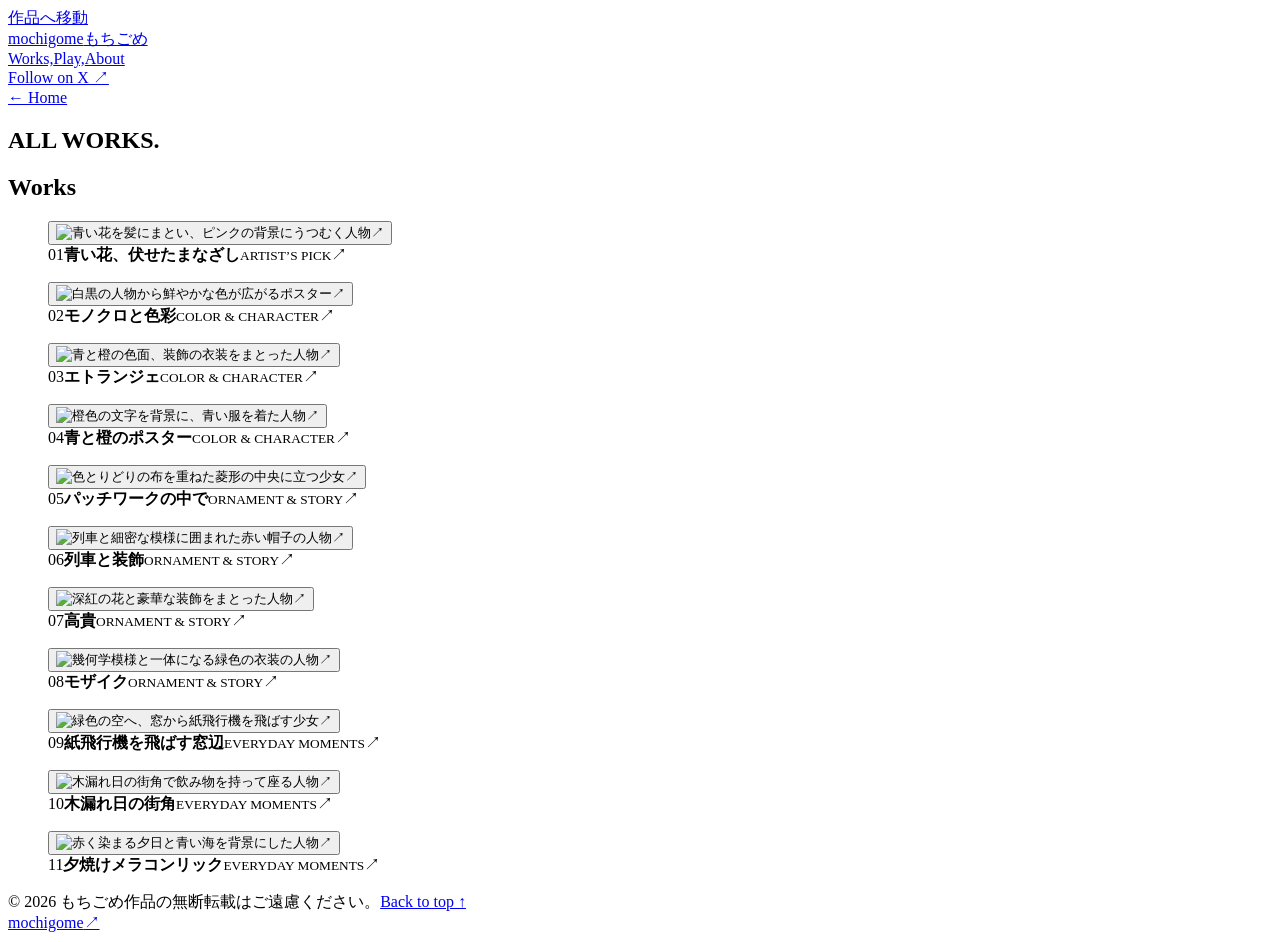
==== works/index.html @ c5fef79a "Publish Mochigome artist portfolio" ====
<!doctype html><html lang="ja"><head><meta charset="UTF-8"><meta name="viewport" content="width=device-width,initial-scale=1"><title>すべての作品 | もちごめ</title><meta name="description" content="もちごめのイラストレーション。鮮やかな色に、甘くない表情を。"><link rel="icon" href="/portfolio/favicon.svg">  <script type="module" crossorigin src="/portfolio/assets/index-CirfaHj1.js"></script>
  <link rel="stylesheet" crossorigin href="/portfolio/assets/index-Zeqx3QjS.css">
<link rel="canonical" href="https://mochigome329.github.io/portfolio/works/">
<meta property="og:type" content="website"><meta property="og:locale" content="ja_JP">
<meta property="og:site_name" content="もちごめ"><meta property="og:title" content="すべての作品 | もちごめ">
<meta property="og:description" content="色彩と、甘さだけでは終わらない表情。AIアーティスト・もちごめの作品集。"><meta property="og:url" content="https://mochigome329.github.io/portfolio/works/">
<meta property="og:image" content="https://mochigome329.github.io/portfolio/art/r062.webp"><meta name="twitter:card" content="summary_large_image">
<meta name="twitter:creator" content="@oIwaaakIo"><meta name="robots" content="index, follow"></head><body><div id="root"><link rel="preload" as="image" imageSrcSet="/portfolio/art/r062-small.webp 480w, /portfolio/art/r062.webp 928w" imageSizes="(max-width: 520px) 92vw, (max-width: 900px) 43vw, 27vw" fetchPriority="high"/><link rel="preload" as="image" imageSrcSet="/portfolio/art/r118-small.webp 480w, /portfolio/art/r118.webp 928w" imageSizes="(max-width: 520px) 92vw, (max-width: 900px) 43vw, 27vw" fetchPriority="high"/><link rel="preload" as="image" imageSrcSet="/portfolio/art/r002-small.webp 480w, /portfolio/art/r002.webp 928w" imageSizes="(max-width: 520px) 92vw, (max-width: 900px) 43vw, 27vw" fetchPriority="high"/><link rel="preload" as="image" imageSrcSet="/portfolio/art/r090-small.webp 480w, /portfolio/art/r090.webp 928w" imageSizes="(max-width: 520px) 92vw, (max-width: 900px) 43vw, 27vw" fetchPriority="high"/><a class="skip" href="#works">作品へ移動</a><header class="header"><a href="/portfolio/" class="wordmark">mochigome<span>もちごめ</span></a><nav aria-label="メインナビゲーション"><a href="/portfolio/works/" aria-current="page">Works,</a><a href="/portfolio/#projects">Play,</a><a href="/portfolio/#about">About</a></nav><a class="header-social" href="https://x.com/oIwaaakIo" target="_blank" rel="noreferrer">Follow on X ↗</a></header><main id="top"><section class="all-works-intro"><a href="/portfolio/" class="back-link">← Home</a><h1 id="hero-title">ALL WORKS.</h1></section><section class="archive section-grid full-archive" id="works" aria-labelledby="works-title"><div class="rail archive-rail"><h2 id="works-title">Works</h2></div><div class="archive-grid"><figure class="piece piece-0"><div class="piece-image"><button class="artwork" aria-label="青い花を髪にまとい、ピンクの背景にうつむく人物を拡大"><img src="/portfolio/art/r062.webp" alt="青い花を髪にまとい、ピンクの背景にうつむく人物" width="928" height="1232" srcSet="/portfolio/art/r062-small.webp 480w, /portfolio/art/r062.webp 928w" sizes="(max-width: 520px) 92vw, (max-width: 900px) 43vw, 27vw" loading="eager" fetchPriority="high"/><span class="image-open" aria-hidden="true">↗</span></button></div><figcaption><span class="piece-number">01</span><span><strong>青い花、伏せたまなざし</strong><small>ARTIST’S PICK</small></span><span class="piece-arrow" aria-hidden="true">↗</span></figcaption></figure><figure class="piece piece-1"><div class="piece-image"><button class="artwork" aria-label="白黒の人物から鮮やかな色が広がるポスターを拡大"><img src="/portfolio/art/r118.webp" alt="白黒の人物から鮮やかな色が広がるポスター" width="928" height="1232" srcSet="/portfolio/art/r118-small.webp 480w, /portfolio/art/r118.webp 928w" sizes="(max-width: 520px) 92vw, (max-width: 900px) 43vw, 27vw" loading="eager" fetchPriority="high"/><span class="image-open" aria-hidden="true">↗</span></button></div><figcaption><span class="piece-number">02</span><span><strong>モノクロと色彩</strong><small>COLOR &amp; CHARACTER</small></span><span class="piece-arrow" aria-hidden="true">↗</span></figcaption></figure><figure class="piece piece-2"><div class="piece-image"><button class="artwork" aria-label="エトランジェを拡大"><img src="/portfolio/art/r002.webp" alt="青と橙の色面、装飾の衣装をまとった人物" width="928" height="1232" srcSet="/portfolio/art/r002-small.webp 480w, /portfolio/art/r002.webp 928w" sizes="(max-width: 520px) 92vw, (max-width: 900px) 43vw, 27vw" loading="eager" fetchPriority="high"/><span class="image-open" aria-hidden="true">↗</span></button></div><figcaption><span class="piece-number">03</span><span><strong>エトランジェ</strong><small>COLOR &amp; CHARACTER</small></span><span class="piece-arrow" aria-hidden="true">↗</span></figcaption></figure><figure class="piece piece-3"><div class="piece-image"><button class="artwork" aria-label="橙色の文字を背景に、青い服を着た人物を拡大"><img src="/portfolio/art/r090.webp" alt="橙色の文字を背景に、青い服を着た人物" width="928" height="1232" srcSet="/portfolio/art/r090-small.webp 480w, /portfolio/art/r090.webp 928w" sizes="(max-width: 520px) 92vw, (max-width: 900px) 43vw, 27vw" loading="eager" fetchPriority="high"/><span class="image-open" aria-hidden="true">↗</span></button></div><figcaption><span class="piece-number">04</span><span><strong>青と橙のポスター</strong><small>COLOR &amp; CHARACTER</small></span><span class="piece-arrow" aria-hidden="true">↗</span></figcaption></figure><figure class="piece piece-4"><div class="piece-image"><button class="artwork" aria-label="色とりどりの布を重ねた菱形の中央に立つ少女を拡大"><img src="/portfolio/art/r112.webp" alt="色とりどりの布を重ねた菱形の中央に立つ少女" width="928" height="1232" srcSet="/portfolio/art/r112-small.webp 480w, /portfolio/art/r112.webp 928w" sizes="(max-width: 520px) 92vw, (max-width: 900px) 43vw, 27vw" loading="lazy" fetchPriority="auto"/><span class="image-open" aria-hidden="true">↗</span></button></div><figcaption><span class="piece-number">05</span><span><strong>パッチワークの中で</strong><small>ORNAMENT &amp; STORY</small></span><span class="piece-arrow" aria-hidden="true">↗</span></figcaption></figure><figure class="piece piece-5"><div class="piece-image"><button class="artwork" aria-label="列車と細密な模様に囲まれた赤い帽子の人物を拡大"><img src="/portfolio/art/r019.webp" alt="列車と細密な模様に囲まれた赤い帽子の人物" width="928" height="1232" srcSet="/portfolio/art/r019-small.webp 480w, /portfolio/art/r019.webp 928w" sizes="(max-width: 520px) 92vw, (max-width: 900px) 43vw, 27vw" loading="lazy" fetchPriority="auto"/><span class="image-open" aria-hidden="true">↗</span></button></div><figcaption><span class="piece-number">06</span><span><strong>列車と装飾</strong><small>ORNAMENT &amp; STORY</small></span><span class="piece-arrow" aria-hidden="true">↗</span></figcaption></figure><figure class="piece piece-6"><div class="piece-image"><button class="artwork" aria-label="高貴を拡大"><img src="/portfolio/art/r065.webp" alt="深紅の花と豪華な装飾をまとった人物" width="928" height="1232" srcSet="/portfolio/art/r065-small.webp 480w, /portfolio/art/r065.webp 928w" sizes="(max-width: 520px) 92vw, (max-width: 900px) 43vw, 27vw" loading="lazy" fetchPriority="auto"/><span class="image-open" aria-hidden="true">↗</span></button></div><figcaption><span class="piece-number">07</span><span><strong>高貴</strong><small>ORNAMENT &amp; STORY</small></span><span class="piece-arrow" aria-hidden="true">↗</span></figcaption></figure><figure class="piece piece-7"><div class="piece-image"><button class="artwork" aria-label="モザイクを拡大"><img src="/portfolio/art/r025.webp" alt="幾何学模様と一体になる緑色の衣装の人物" width="928" height="1232" srcSet="/portfolio/art/r025-small.webp 480w, /portfolio/art/r025.webp 928w" sizes="(max-width: 520px) 92vw, (max-width: 900px) 43vw, 27vw" loading="lazy" fetchPriority="auto"/><span class="image-open" aria-hidden="true">↗</span></button></div><figcaption><span class="piece-number">08</span><span><strong>モザイク</strong><small>ORNAMENT &amp; STORY</small></span><span class="piece-arrow" aria-hidden="true">↗</span></figcaption></figure><figure class="piece piece-8"><div class="piece-image"><button class="artwork" aria-label="緑色の空へ、窓から紙飛行機を飛ばす少女を拡大"><img src="/portfolio/art/r033.webp" alt="緑色の空へ、窓から紙飛行機を飛ばす少女" width="928" height="1232" srcSet="/portfolio/art/r033-small.webp 480w, /portfolio/art/r033.webp 928w" sizes="(max-width: 520px) 92vw, (max-width: 900px) 43vw, 27vw" loading="lazy" fetchPriority="auto"/><span class="image-open" aria-hidden="true">↗</span></button></div><figcaption><span class="piece-number">09</span><span><strong>紙飛行機を飛ばす窓辺</strong><small>EVERYDAY MOMENTS</small></span><span class="piece-arrow" aria-hidden="true">↗</span></figcaption></figure><figure class="piece piece-9"><div class="piece-image"><button class="artwork" aria-label="木漏れ日の街角で飲み物を持って座る人物を拡大"><img src="/portfolio/art/r071.webp" alt="木漏れ日の街角で飲み物を持って座る人物" width="928" height="1232" srcSet="/portfolio/art/r071-small.webp 480w, /portfolio/art/r071.webp 928w" sizes="(max-width: 520px) 92vw, (max-width: 900px) 43vw, 27vw" loading="lazy" fetchPriority="auto"/><span class="image-open" aria-hidden="true">↗</span></button></div><figcaption><span class="piece-number">10</span><span><strong>木漏れ日の街角</strong><small>EVERYDAY MOMENTS</small></span><span class="piece-arrow" aria-hidden="true">↗</span></figcaption></figure><figure class="piece piece-10"><div class="piece-image"><button class="artwork" aria-label="夕焼けメラコンリックを拡大"><img src="/portfolio/art/r139.webp" alt="赤く染まる夕日と青い海を背景にした人物" width="1024" height="1024" srcSet="/portfolio/art/r139-small.webp 480w, /portfolio/art/r139.webp 1024w" sizes="(max-width: 520px) 92vw, (max-width: 900px) 43vw, 27vw" loading="lazy" fetchPriority="auto"/><span class="image-open" aria-hidden="true">↗</span></button></div><figcaption><span class="piece-number">11</span><span><strong>夕焼けメラコンリック</strong><small>EVERYDAY MOMENTS</small></span><span class="piece-arrow" aria-hidden="true">↗</span></figcaption></figure></div><div class="archive-action"></div></section></main><footer><div class="footer-top"><span>© 2026 もちごめ</span><span>作品の無断転載はご遠慮ください。</span><a href="#top">Back to top ↑</a></div><a class="footer-wordmark" href="https://x.com/oIwaaakIo" target="_blank" rel="noreferrer" aria-label="もちごめのXへ">mochigome<span>↗</span></a></footer></div></body></html>
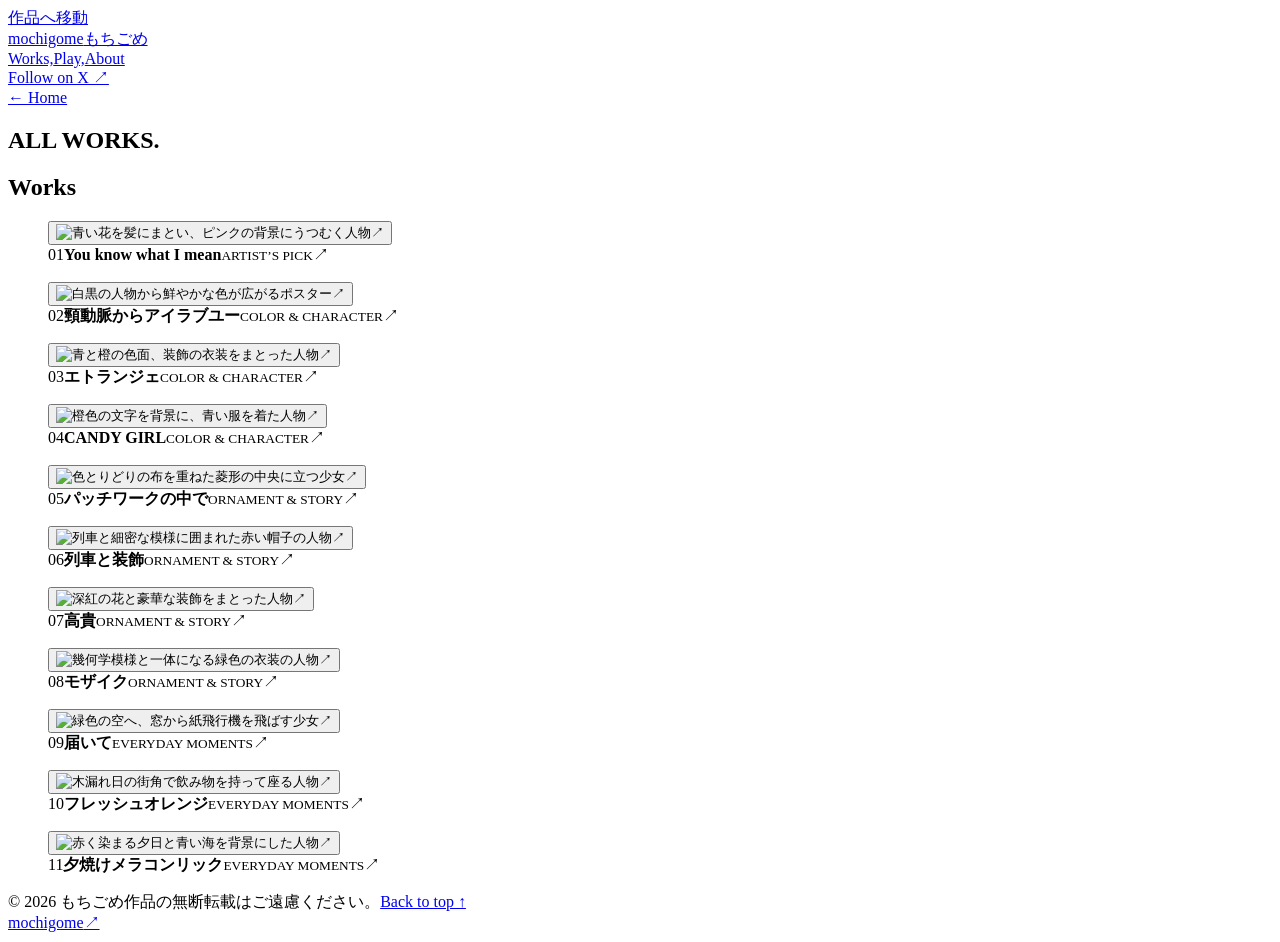
==== commit e1685e72: "Update portfolio publication" ====
--- a/works/index.html
+++ b/works/index.html
@@ -1,8 +1,8 @@
-<!doctype html><html lang="ja"><head><meta charset="UTF-8"><meta name="viewport" content="width=device-width,initial-scale=1"><title>すべての作品 | もちごめ</title><meta name="description" content="もちごめのイラストレーション。鮮やかな色に、甘くない表情を。"><link rel="icon" href="/portfolio/favicon.svg">  <script type="module" crossorigin src="/portfolio/assets/index-CirfaHj1.js"></script>
+<!doctype html><html lang="ja"><head><meta charset="UTF-8"><meta name="viewport" content="width=device-width,initial-scale=1"><title>すべての作品 | もちごめ</title><meta name="description" content="もちごめのイラストレーション。鮮やかな色に、甘くない表情を。"><link rel="icon" href="/portfolio/favicon.svg">  <script type="module" crossorigin src="/portfolio/assets/index-BKM-yjOw.js"></script>
   <link rel="stylesheet" crossorigin href="/portfolio/assets/index-Zeqx3QjS.css">
 <link rel="canonical" href="https://mochigome329.github.io/portfolio/works/">
 <meta property="og:type" content="website"><meta property="og:locale" content="ja_JP">
 <meta property="og:site_name" content="もちごめ"><meta property="og:title" content="すべての作品 | もちごめ">
 <meta property="og:description" content="色彩と、甘さだけでは終わらない表情。AIアーティスト・もちごめの作品集。"><meta property="og:url" content="https://mochigome329.github.io/portfolio/works/">
 <meta property="og:image" content="https://mochigome329.github.io/portfolio/art/r062.webp"><meta name="twitter:card" content="summary_large_image">
-<meta name="twitter:creator" content="@oIwaaakIo"><meta name="robots" content="index, follow"></head><body><div id="root"><link rel="preload" as="image" imageSrcSet="/portfolio/art/r062-small.webp 480w, /portfolio/art/r062.webp 928w" imageSizes="(max-width: 520px) 92vw, (max-width: 900px) 43vw, 27vw" fetchPriority="high"/><link rel="preload" as="image" imageSrcSet="/portfolio/art/r118-small.webp 480w, /portfolio/art/r118.webp 928w" imageSizes="(max-width: 520px) 92vw, (max-width: 900px) 43vw, 27vw" fetchPriority="high"/><link rel="preload" as="image" imageSrcSet="/portfolio/art/r002-small.webp 480w, /portfolio/art/r002.webp 928w" imageSizes="(max-width: 520px) 92vw, (max-width: 900px) 43vw, 27vw" fetchPriority="high"/><link rel="preload" as="image" imageSrcSet="/portfolio/art/r090-small.webp 480w, /portfolio/art/r090.webp 928w" imageSizes="(max-width: 520px) 92vw, (max-width: 900px) 43vw, 27vw" fetchPriority="high"/><a class="skip" href="#works">作品へ移動</a><header class="header"><a href="/portfolio/" class="wordmark">mochigome<span>もちごめ</span></a><nav aria-label="メインナビゲーション"><a href="/portfolio/works/" aria-current="page">Works,</a><a href="/portfolio/#projects">Play,</a><a href="/portfolio/#about">About</a></nav><a class="header-social" href="https://x.com/oIwaaakIo" target="_blank" rel="noreferrer">Follow on X ↗</a></header><main id="top"><section class="all-works-intro"><a href="/portfolio/" class="back-link">← Home</a><h1 id="hero-title">ALL WORKS.</h1></section><section class="archive section-grid full-archive" id="works" aria-labelledby="works-title"><div class="rail archive-rail"><h2 id="works-title">Works</h2></div><div class="archive-grid"><figure class="piece piece-0"><div class="piece-image"><button class="artwork" aria-label="青い花を髪にまとい、ピンクの背景にうつむく人物を拡大"><img src="/portfolio/art/r062.webp" alt="青い花を髪にまとい、ピンクの背景にうつむく人物" width="928" height="1232" srcSet="/portfolio/art/r062-small.webp 480w, /portfolio/art/r062.webp 928w" sizes="(max-width: 520px) 92vw, (max-width: 900px) 43vw, 27vw" loading="eager" fetchPriority="high"/><span class="image-open" aria-hidden="true">↗</span></button></div><figcaption><span class="piece-number">01</span><span><strong>青い花、伏せたまなざし</strong><small>ARTIST’S PICK</small></span><span class="piece-arrow" aria-hidden="true">↗</span></figcaption></figure><figure class="piece piece-1"><div class="piece-image"><button class="artwork" aria-label="白黒の人物から鮮やかな色が広がるポスターを拡大"><img src="/portfolio/art/r118.webp" alt="白黒の人物から鮮やかな色が広がるポスター" width="928" height="1232" srcSet="/portfolio/art/r118-small.webp 480w, /portfolio/art/r118.webp 928w" sizes="(max-width: 520px) 92vw, (max-width: 900px) 43vw, 27vw" loading="eager" fetchPriority="high"/><span class="image-open" aria-hidden="true">↗</span></button></div><figcaption><span class="piece-number">02</span><span><strong>モノクロと色彩</strong><small>COLOR &amp; CHARACTER</small></span><span class="piece-arrow" aria-hidden="true">↗</span></figcaption></figure><figure class="piece piece-2"><div class="piece-image"><button class="artwork" aria-label="エトランジェを拡大"><img src="/portfolio/art/r002.webp" alt="青と橙の色面、装飾の衣装をまとった人物" width="928" height="1232" srcSet="/portfolio/art/r002-small.webp 480w, /portfolio/art/r002.webp 928w" sizes="(max-width: 520px) 92vw, (max-width: 900px) 43vw, 27vw" loading="eager" fetchPriority="high"/><span class="image-open" aria-hidden="true">↗</span></button></div><figcaption><span class="piece-number">03</span><span><strong>エトランジェ</strong><small>COLOR &amp; CHARACTER</small></span><span class="piece-arrow" aria-hidden="true">↗</span></figcaption></figure><figure class="piece piece-3"><div class="piece-image"><button class="artwork" aria-label="橙色の文字を背景に、青い服を着た人物を拡大"><img src="/portfolio/art/r090.webp" alt="橙色の文字を背景に、青い服を着た人物" width="928" height="1232" srcSet="/portfolio/art/r090-small.webp 480w, /portfolio/art/r090.webp 928w" sizes="(max-width: 520px) 92vw, (max-width: 900px) 43vw, 27vw" loading="eager" fetchPriority="high"/><span class="image-open" aria-hidden="true">↗</span></button></div><figcaption><span class="piece-number">04</span><span><strong>青と橙のポスター</strong><small>COLOR &amp; CHARACTER</small></span><span class="piece-arrow" aria-hidden="true">↗</span></figcaption></figure><figure class="piece piece-4"><div class="piece-image"><button class="artwork" aria-label="色とりどりの布を重ねた菱形の中央に立つ少女を拡大"><img src="/portfolio/art/r112.webp" alt="色とりどりの布を重ねた菱形の中央に立つ少女" width="928" height="1232" srcSet="/portfolio/art/r112-small.webp 480w, /portfolio/art/r112.webp 928w" sizes="(max-width: 520px) 92vw, (max-width: 900px) 43vw, 27vw" loading="lazy" fetchPriority="auto"/><span class="image-open" aria-hidden="true">↗</span></button></div><figcaption><span class="piece-number">05</span><span><strong>パッチワークの中で</strong><small>ORNAMENT &amp; STORY</small></span><span class="piece-arrow" aria-hidden="true">↗</span></figcaption></figure><figure class="piece piece-5"><div class="piece-image"><button class="artwork" aria-label="列車と細密な模様に囲まれた赤い帽子の人物を拡大"><img src="/portfolio/art/r019.webp" alt="列車と細密な模様に囲まれた赤い帽子の人物" width="928" height="1232" srcSet="/portfolio/art/r019-small.webp 480w, /portfolio/art/r019.webp 928w" sizes="(max-width: 520px) 92vw, (max-width: 900px) 43vw, 27vw" loading="lazy" fetchPriority="auto"/><span class="image-open" aria-hidden="true">↗</span></button></div><figcaption><span class="piece-number">06</span><span><strong>列車と装飾</strong><small>ORNAMENT &amp; STORY</small></span><span class="piece-arrow" aria-hidden="true">↗</span></figcaption></figure><figure class="piece piece-6"><div class="piece-image"><button class="artwork" aria-label="高貴を拡大"><img src="/portfolio/art/r065.webp" alt="深紅の花と豪華な装飾をまとった人物" width="928" height="1232" srcSet="/portfolio/art/r065-small.webp 480w, /portfolio/art/r065.webp 928w" sizes="(max-width: 520px) 92vw, (max-width: 900px) 43vw, 27vw" loading="lazy" fetchPriority="auto"/><span class="image-open" aria-hidden="true">↗</span></button></div><figcaption><span class="piece-number">07</span><span><strong>高貴</strong><small>ORNAMENT &amp; STORY</small></span><span class="piece-arrow" aria-hidden="true">↗</span></figcaption></figure><figure class="piece piece-7"><div class="piece-image"><button class="artwork" aria-label="モザイクを拡大"><img src="/portfolio/art/r025.webp" alt="幾何学模様と一体になる緑色の衣装の人物" width="928" height="1232" srcSet="/portfolio/art/r025-small.webp 480w, /portfolio/art/r025.webp 928w" sizes="(max-width: 520px) 92vw, (max-width: 900px) 43vw, 27vw" loading="lazy" fetchPriority="auto"/><span class="image-open" aria-hidden="true">↗</span></button></div><figcaption><span class="piece-number">08</span><span><strong>モザイク</strong><small>ORNAMENT &amp; STORY</small></span><span class="piece-arrow" aria-hidden="true">↗</span></figcaption></figure><figure class="piece piece-8"><div class="piece-image"><button class="artwork" aria-label="緑色の空へ、窓から紙飛行機を飛ばす少女を拡大"><img src="/portfolio/art/r033.webp" alt="緑色の空へ、窓から紙飛行機を飛ばす少女" width="928" height="1232" srcSet="/portfolio/art/r033-small.webp 480w, /portfolio/art/r033.webp 928w" sizes="(max-width: 520px) 92vw, (max-width: 900px) 43vw, 27vw" loading="lazy" fetchPriority="auto"/><span class="image-open" aria-hidden="true">↗</span></button></div><figcaption><span class="piece-number">09</span><span><strong>紙飛行機を飛ばす窓辺</strong><small>EVERYDAY MOMENTS</small></span><span class="piece-arrow" aria-hidden="true">↗</span></figcaption></figure><figure class="piece piece-9"><div class="piece-image"><button class="artwork" aria-label="木漏れ日の街角で飲み物を持って座る人物を拡大"><img src="/portfolio/art/r071.webp" alt="木漏れ日の街角で飲み物を持って座る人物" width="928" height="1232" srcSet="/portfolio/art/r071-small.webp 480w, /portfolio/art/r071.webp 928w" sizes="(max-width: 520px) 92vw, (max-width: 900px) 43vw, 27vw" loading="lazy" fetchPriority="auto"/><span class="image-open" aria-hidden="true">↗</span></button></div><figcaption><span class="piece-number">10</span><span><strong>木漏れ日の街角</strong><small>EVERYDAY MOMENTS</small></span><span class="piece-arrow" aria-hidden="true">↗</span></figcaption></figure><figure class="piece piece-10"><div class="piece-image"><button class="artwork" aria-label="夕焼けメラコンリックを拡大"><img src="/portfolio/art/r139.webp" alt="赤く染まる夕日と青い海を背景にした人物" width="1024" height="1024" srcSet="/portfolio/art/r139-small.webp 480w, /portfolio/art/r139.webp 1024w" sizes="(max-width: 520px) 92vw, (max-width: 900px) 43vw, 27vw" loading="lazy" fetchPriority="auto"/><span class="image-open" aria-hidden="true">↗</span></button></div><figcaption><span class="piece-number">11</span><span><strong>夕焼けメラコンリック</strong><small>EVERYDAY MOMENTS</small></span><span class="piece-arrow" aria-hidden="true">↗</span></figcaption></figure></div><div class="archive-action"></div></section></main><footer><div class="footer-top"><span>© 2026 もちごめ</span><span>作品の無断転載はご遠慮ください。</span><a href="#top">Back to top ↑</a></div><a class="footer-wordmark" href="https://x.com/oIwaaakIo" target="_blank" rel="noreferrer" aria-label="もちごめのXへ">mochigome<span>↗</span></a></footer></div></body></html>+<meta name="twitter:creator" content="@oIwaaakIo"><meta name="robots" content="index, follow"></head><body><div id="root"><link rel="preload" as="image" imageSrcSet="/portfolio/art/r062-small.webp 480w, /portfolio/art/r062.webp 928w" imageSizes="(max-width: 520px) 92vw, (max-width: 900px) 43vw, 27vw" fetchPriority="high"/><link rel="preload" as="image" imageSrcSet="/portfolio/art/r118-small.webp 480w, /portfolio/art/r118.webp 928w" imageSizes="(max-width: 520px) 92vw, (max-width: 900px) 43vw, 27vw" fetchPriority="high"/><link rel="preload" as="image" imageSrcSet="/portfolio/art/r002-small.webp 480w, /portfolio/art/r002.webp 928w" imageSizes="(max-width: 520px) 92vw, (max-width: 900px) 43vw, 27vw" fetchPriority="high"/><link rel="preload" as="image" imageSrcSet="/portfolio/art/r090-small.webp 480w, /portfolio/art/r090.webp 928w" imageSizes="(max-width: 520px) 92vw, (max-width: 900px) 43vw, 27vw" fetchPriority="high"/><a class="skip" href="#works">作品へ移動</a><header class="header"><a href="/portfolio/" class="wordmark">mochigome<span>もちごめ</span></a><nav aria-label="メインナビゲーション"><a href="/portfolio/works/" aria-current="page">Works,</a><a href="/portfolio/#projects">Play,</a><a href="/portfolio/#about">About</a></nav><a class="header-social" href="https://x.com/oIwaaakIo" target="_blank" rel="noreferrer">Follow on X ↗</a></header><main id="top"><section class="all-works-intro"><a href="/portfolio/" class="back-link">← Home</a><h1 id="hero-title">ALL WORKS.</h1></section><section class="archive section-grid full-archive" id="works" aria-labelledby="works-title"><div class="rail archive-rail"><h2 id="works-title">Works</h2></div><div class="archive-grid"><figure class="piece piece-0"><div class="piece-image"><button class="artwork" aria-label="You know what I meanを拡大"><img src="/portfolio/art/r062.webp" alt="青い花を髪にまとい、ピンクの背景にうつむく人物" width="928" height="1232" srcSet="/portfolio/art/r062-small.webp 480w, /portfolio/art/r062.webp 928w" sizes="(max-width: 520px) 92vw, (max-width: 900px) 43vw, 27vw" loading="eager" fetchPriority="high"/><span class="image-open" aria-hidden="true">↗</span></button></div><figcaption><span class="piece-number">01</span><span><strong>You know what I mean</strong><small>ARTIST’S PICK</small></span><span class="piece-arrow" aria-hidden="true">↗</span></figcaption></figure><figure class="piece piece-1"><div class="piece-image"><button class="artwork" aria-label="頸動脈からアイラブユーを拡大"><img src="/portfolio/art/r118.webp" alt="白黒の人物から鮮やかな色が広がるポスター" width="928" height="1232" srcSet="/portfolio/art/r118-small.webp 480w, /portfolio/art/r118.webp 928w" sizes="(max-width: 520px) 92vw, (max-width: 900px) 43vw, 27vw" loading="eager" fetchPriority="high"/><span class="image-open" aria-hidden="true">↗</span></button></div><figcaption><span class="piece-number">02</span><span><strong>頸動脈からアイラブユー</strong><small>COLOR &amp; CHARACTER</small></span><span class="piece-arrow" aria-hidden="true">↗</span></figcaption></figure><figure class="piece piece-2"><div class="piece-image"><button class="artwork" aria-label="エトランジェを拡大"><img src="/portfolio/art/r002.webp" alt="青と橙の色面、装飾の衣装をまとった人物" width="928" height="1232" srcSet="/portfolio/art/r002-small.webp 480w, /portfolio/art/r002.webp 928w" sizes="(max-width: 520px) 92vw, (max-width: 900px) 43vw, 27vw" loading="eager" fetchPriority="high"/><span class="image-open" aria-hidden="true">↗</span></button></div><figcaption><span class="piece-number">03</span><span><strong>エトランジェ</strong><small>COLOR &amp; CHARACTER</small></span><span class="piece-arrow" aria-hidden="true">↗</span></figcaption></figure><figure class="piece piece-3"><div class="piece-image"><button class="artwork" aria-label="CANDY GIRLを拡大"><img src="/portfolio/art/r090.webp" alt="橙色の文字を背景に、青い服を着た人物" width="928" height="1232" srcSet="/portfolio/art/r090-small.webp 480w, /portfolio/art/r090.webp 928w" sizes="(max-width: 520px) 92vw, (max-width: 900px) 43vw, 27vw" loading="eager" fetchPriority="high"/><span class="image-open" aria-hidden="true">↗</span></button></div><figcaption><span class="piece-number">04</span><span><strong>CANDY GIRL</strong><small>COLOR &amp; CHARACTER</small></span><span class="piece-arrow" aria-hidden="true">↗</span></figcaption></figure><figure class="piece piece-4"><div class="piece-image"><button class="artwork" aria-label="色とりどりの布を重ねた菱形の中央に立つ少女を拡大"><img src="/portfolio/art/r112.webp" alt="色とりどりの布を重ねた菱形の中央に立つ少女" width="928" height="1232" srcSet="/portfolio/art/r112-small.webp 480w, /portfolio/art/r112.webp 928w" sizes="(max-width: 520px) 92vw, (max-width: 900px) 43vw, 27vw" loading="lazy" fetchPriority="auto"/><span class="image-open" aria-hidden="true">↗</span></button></div><figcaption><span class="piece-number">05</span><span><strong>パッチワークの中で</strong><small>ORNAMENT &amp; STORY</small></span><span class="piece-arrow" aria-hidden="true">↗</span></figcaption></figure><figure class="piece piece-5"><div class="piece-image"><button class="artwork" aria-label="列車と細密な模様に囲まれた赤い帽子の人物を拡大"><img src="/portfolio/art/r019.webp" alt="列車と細密な模様に囲まれた赤い帽子の人物" width="928" height="1232" srcSet="/portfolio/art/r019-small.webp 480w, /portfolio/art/r019.webp 928w" sizes="(max-width: 520px) 92vw, (max-width: 900px) 43vw, 27vw" loading="lazy" fetchPriority="auto"/><span class="image-open" aria-hidden="true">↗</span></button></div><figcaption><span class="piece-number">06</span><span><strong>列車と装飾</strong><small>ORNAMENT &amp; STORY</small></span><span class="piece-arrow" aria-hidden="true">↗</span></figcaption></figure><figure class="piece piece-6"><div class="piece-image"><button class="artwork" aria-label="高貴を拡大"><img src="/portfolio/art/r065.webp" alt="深紅の花と豪華な装飾をまとった人物" width="928" height="1232" srcSet="/portfolio/art/r065-small.webp 480w, /portfolio/art/r065.webp 928w" sizes="(max-width: 520px) 92vw, (max-width: 900px) 43vw, 27vw" loading="lazy" fetchPriority="auto"/><span class="image-open" aria-hidden="true">↗</span></button></div><figcaption><span class="piece-number">07</span><span><strong>高貴</strong><small>ORNAMENT &amp; STORY</small></span><span class="piece-arrow" aria-hidden="true">↗</span></figcaption></figure><figure class="piece piece-7"><div class="piece-image"><button class="artwork" aria-label="モザイクを拡大"><img src="/portfolio/art/r025.webp" alt="幾何学模様と一体になる緑色の衣装の人物" width="928" height="1232" srcSet="/portfolio/art/r025-small.webp 480w, /portfolio/art/r025.webp 928w" sizes="(max-width: 520px) 92vw, (max-width: 900px) 43vw, 27vw" loading="lazy" fetchPriority="auto"/><span class="image-open" aria-hidden="true">↗</span></button></div><figcaption><span class="piece-number">08</span><span><strong>モザイク</strong><small>ORNAMENT &amp; STORY</small></span><span class="piece-arrow" aria-hidden="true">↗</span></figcaption></figure><figure class="piece piece-8"><div class="piece-image"><button class="artwork" aria-label="届いてを拡大"><img src="/portfolio/art/r033.webp" alt="緑色の空へ、窓から紙飛行機を飛ばす少女" width="928" height="1232" srcSet="/portfolio/art/r033-small.webp 480w, /portfolio/art/r033.webp 928w" sizes="(max-width: 520px) 92vw, (max-width: 900px) 43vw, 27vw" loading="lazy" fetchPriority="auto"/><span class="image-open" aria-hidden="true">↗</span></button></div><figcaption><span class="piece-number">09</span><span><strong>届いて</strong><small>EVERYDAY MOMENTS</small></span><span class="piece-arrow" aria-hidden="true">↗</span></figcaption></figure><figure class="piece piece-9"><div class="piece-image"><button class="artwork" aria-label="フレッシュオレンジを拡大"><img src="/portfolio/art/r071.webp" alt="木漏れ日の街角で飲み物を持って座る人物" width="928" height="1232" srcSet="/portfolio/art/r071-small.webp 480w, /portfolio/art/r071.webp 928w" sizes="(max-width: 520px) 92vw, (max-width: 900px) 43vw, 27vw" loading="lazy" fetchPriority="auto"/><span class="image-open" aria-hidden="true">↗</span></button></div><figcaption><span class="piece-number">10</span><span><strong>フレッシュオレンジ</strong><small>EVERYDAY MOMENTS</small></span><span class="piece-arrow" aria-hidden="true">↗</span></figcaption></figure><figure class="piece piece-10"><div class="piece-image"><button class="artwork" aria-label="夕焼けメラコンリックを拡大"><img src="/portfolio/art/r139.webp" alt="赤く染まる夕日と青い海を背景にした人物" width="1024" height="1024" srcSet="/portfolio/art/r139-small.webp 480w, /portfolio/art/r139.webp 1024w" sizes="(max-width: 520px) 92vw, (max-width: 900px) 43vw, 27vw" loading="lazy" fetchPriority="auto"/><span class="image-open" aria-hidden="true">↗</span></button></div><figcaption><span class="piece-number">11</span><span><strong>夕焼けメラコンリック</strong><small>EVERYDAY MOMENTS</small></span><span class="piece-arrow" aria-hidden="true">↗</span></figcaption></figure></div><div class="archive-action"></div></section></main><footer><div class="footer-top"><span>© 2026 もちごめ</span><span>作品の無断転載はご遠慮ください。</span><a href="#top">Back to top ↑</a></div><a class="footer-wordmark" href="https://x.com/oIwaaakIo" target="_blank" rel="noreferrer" aria-label="もちごめのXへ">mochigome<span>↗</span></a></footer></div></body></html>
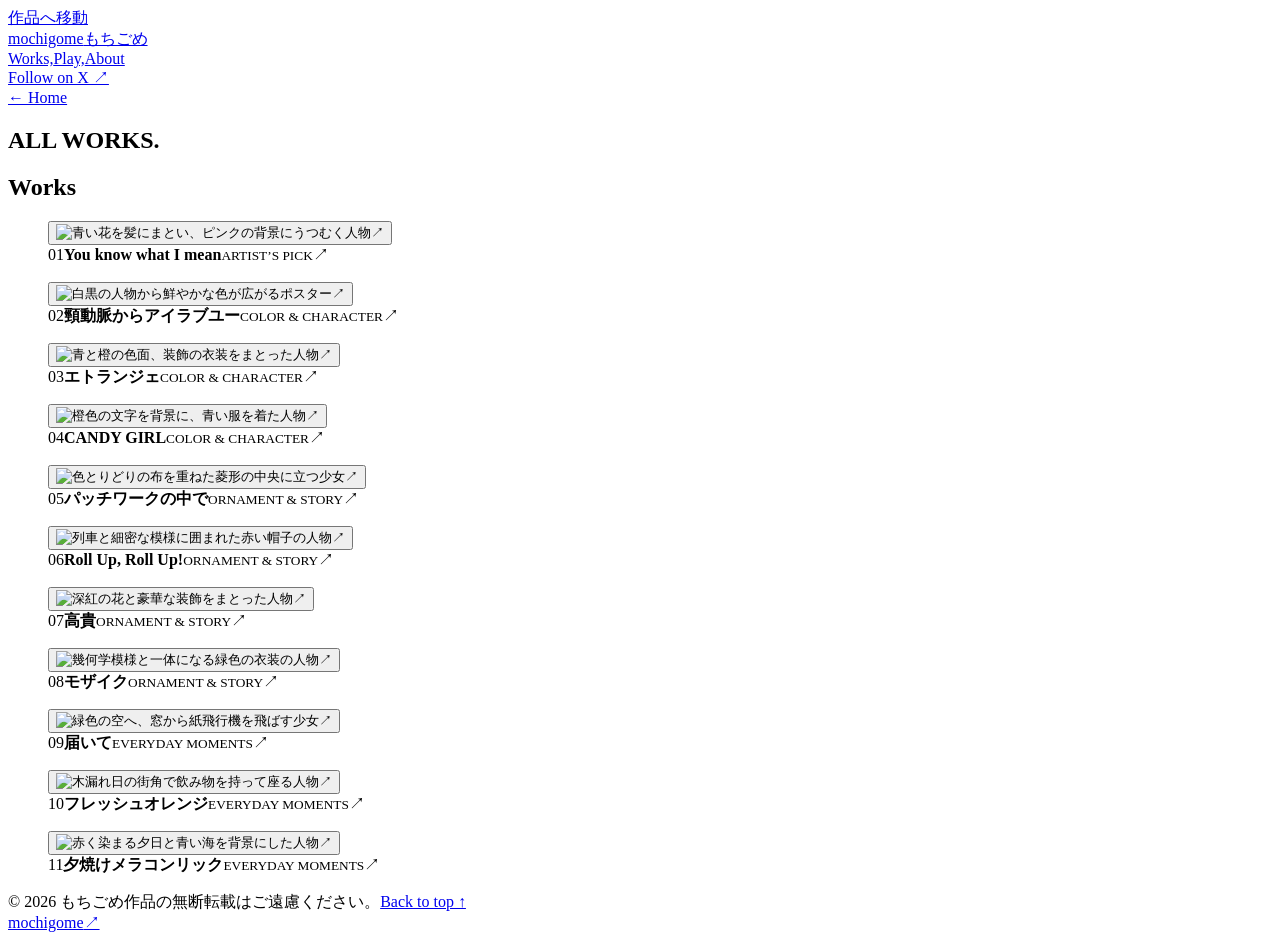
==== commit a9d5f92e: "Update portfolio publication" ====
--- a/works/index.html
+++ b/works/index.html
@@ -1,8 +1,8 @@
-<!doctype html><html lang="ja"><head><meta charset="UTF-8"><meta name="viewport" content="width=device-width,initial-scale=1"><title>すべての作品 | もちごめ</title><meta name="description" content="もちごめのイラストレーション。鮮やかな色に、甘くない表情を。"><link rel="icon" href="/portfolio/favicon.svg">  <script type="module" crossorigin src="/portfolio/assets/index-BKM-yjOw.js"></script>
+<!doctype html><html lang="ja"><head><meta charset="UTF-8"><meta name="viewport" content="width=device-width,initial-scale=1"><title>すべての作品 | もちごめ</title><meta name="description" content="もちごめのイラストレーション。鮮やかな色に、甘くない表情を。"><link rel="icon" href="/portfolio/favicon.svg">  <script type="module" crossorigin src="/portfolio/assets/index-DYI2HZIm.js"></script>
   <link rel="stylesheet" crossorigin href="/portfolio/assets/index-Zeqx3QjS.css">
 <link rel="canonical" href="https://mochigome329.github.io/portfolio/works/">
 <meta property="og:type" content="website"><meta property="og:locale" content="ja_JP">
 <meta property="og:site_name" content="もちごめ"><meta property="og:title" content="すべての作品 | もちごめ">
 <meta property="og:description" content="色彩と、甘さだけでは終わらない表情。AIアーティスト・もちごめの作品集。"><meta property="og:url" content="https://mochigome329.github.io/portfolio/works/">
 <meta property="og:image" content="https://mochigome329.github.io/portfolio/art/r062.webp"><meta name="twitter:card" content="summary_large_image">
-<meta name="twitter:creator" content="@oIwaaakIo"><meta name="robots" content="index, follow"></head><body><div id="root"><link rel="preload" as="image" imageSrcSet="/portfolio/art/r062-small.webp 480w, /portfolio/art/r062.webp 928w" imageSizes="(max-width: 520px) 92vw, (max-width: 900px) 43vw, 27vw" fetchPriority="high"/><link rel="preload" as="image" imageSrcSet="/portfolio/art/r118-small.webp 480w, /portfolio/art/r118.webp 928w" imageSizes="(max-width: 520px) 92vw, (max-width: 900px) 43vw, 27vw" fetchPriority="high"/><link rel="preload" as="image" imageSrcSet="/portfolio/art/r002-small.webp 480w, /portfolio/art/r002.webp 928w" imageSizes="(max-width: 520px) 92vw, (max-width: 900px) 43vw, 27vw" fetchPriority="high"/><link rel="preload" as="image" imageSrcSet="/portfolio/art/r090-small.webp 480w, /portfolio/art/r090.webp 928w" imageSizes="(max-width: 520px) 92vw, (max-width: 900px) 43vw, 27vw" fetchPriority="high"/><a class="skip" href="#works">作品へ移動</a><header class="header"><a href="/portfolio/" class="wordmark">mochigome<span>もちごめ</span></a><nav aria-label="メインナビゲーション"><a href="/portfolio/works/" aria-current="page">Works,</a><a href="/portfolio/#projects">Play,</a><a href="/portfolio/#about">About</a></nav><a class="header-social" href="https://x.com/oIwaaakIo" target="_blank" rel="noreferrer">Follow on X ↗</a></header><main id="top"><section class="all-works-intro"><a href="/portfolio/" class="back-link">← Home</a><h1 id="hero-title">ALL WORKS.</h1></section><section class="archive section-grid full-archive" id="works" aria-labelledby="works-title"><div class="rail archive-rail"><h2 id="works-title">Works</h2></div><div class="archive-grid"><figure class="piece piece-0"><div class="piece-image"><button class="artwork" aria-label="You know what I meanを拡大"><img src="/portfolio/art/r062.webp" alt="青い花を髪にまとい、ピンクの背景にうつむく人物" width="928" height="1232" srcSet="/portfolio/art/r062-small.webp 480w, /portfolio/art/r062.webp 928w" sizes="(max-width: 520px) 92vw, (max-width: 900px) 43vw, 27vw" loading="eager" fetchPriority="high"/><span class="image-open" aria-hidden="true">↗</span></button></div><figcaption><span class="piece-number">01</span><span><strong>You know what I mean</strong><small>ARTIST’S PICK</small></span><span class="piece-arrow" aria-hidden="true">↗</span></figcaption></figure><figure class="piece piece-1"><div class="piece-image"><button class="artwork" aria-label="頸動脈からアイラブユーを拡大"><img src="/portfolio/art/r118.webp" alt="白黒の人物から鮮やかな色が広がるポスター" width="928" height="1232" srcSet="/portfolio/art/r118-small.webp 480w, /portfolio/art/r118.webp 928w" sizes="(max-width: 520px) 92vw, (max-width: 900px) 43vw, 27vw" loading="eager" fetchPriority="high"/><span class="image-open" aria-hidden="true">↗</span></button></div><figcaption><span class="piece-number">02</span><span><strong>頸動脈からアイラブユー</strong><small>COLOR &amp; CHARACTER</small></span><span class="piece-arrow" aria-hidden="true">↗</span></figcaption></figure><figure class="piece piece-2"><div class="piece-image"><button class="artwork" aria-label="エトランジェを拡大"><img src="/portfolio/art/r002.webp" alt="青と橙の色面、装飾の衣装をまとった人物" width="928" height="1232" srcSet="/portfolio/art/r002-small.webp 480w, /portfolio/art/r002.webp 928w" sizes="(max-width: 520px) 92vw, (max-width: 900px) 43vw, 27vw" loading="eager" fetchPriority="high"/><span class="image-open" aria-hidden="true">↗</span></button></div><figcaption><span class="piece-number">03</span><span><strong>エトランジェ</strong><small>COLOR &amp; CHARACTER</small></span><span class="piece-arrow" aria-hidden="true">↗</span></figcaption></figure><figure class="piece piece-3"><div class="piece-image"><button class="artwork" aria-label="CANDY GIRLを拡大"><img src="/portfolio/art/r090.webp" alt="橙色の文字を背景に、青い服を着た人物" width="928" height="1232" srcSet="/portfolio/art/r090-small.webp 480w, /portfolio/art/r090.webp 928w" sizes="(max-width: 520px) 92vw, (max-width: 900px) 43vw, 27vw" loading="eager" fetchPriority="high"/><span class="image-open" aria-hidden="true">↗</span></button></div><figcaption><span class="piece-number">04</span><span><strong>CANDY GIRL</strong><small>COLOR &amp; CHARACTER</small></span><span class="piece-arrow" aria-hidden="true">↗</span></figcaption></figure><figure class="piece piece-4"><div class="piece-image"><button class="artwork" aria-label="色とりどりの布を重ねた菱形の中央に立つ少女を拡大"><img src="/portfolio/art/r112.webp" alt="色とりどりの布を重ねた菱形の中央に立つ少女" width="928" height="1232" srcSet="/portfolio/art/r112-small.webp 480w, /portfolio/art/r112.webp 928w" sizes="(max-width: 520px) 92vw, (max-width: 900px) 43vw, 27vw" loading="lazy" fetchPriority="auto"/><span class="image-open" aria-hidden="true">↗</span></button></div><figcaption><span class="piece-number">05</span><span><strong>パッチワークの中で</strong><small>ORNAMENT &amp; STORY</small></span><span class="piece-arrow" aria-hidden="true">↗</span></figcaption></figure><figure class="piece piece-5"><div class="piece-image"><button class="artwork" aria-label="列車と細密な模様に囲まれた赤い帽子の人物を拡大"><img src="/portfolio/art/r019.webp" alt="列車と細密な模様に囲まれた赤い帽子の人物" width="928" height="1232" srcSet="/portfolio/art/r019-small.webp 480w, /portfolio/art/r019.webp 928w" sizes="(max-width: 520px) 92vw, (max-width: 900px) 43vw, 27vw" loading="lazy" fetchPriority="auto"/><span class="image-open" aria-hidden="true">↗</span></button></div><figcaption><span class="piece-number">06</span><span><strong>列車と装飾</strong><small>ORNAMENT &amp; STORY</small></span><span class="piece-arrow" aria-hidden="true">↗</span></figcaption></figure><figure class="piece piece-6"><div class="piece-image"><button class="artwork" aria-label="高貴を拡大"><img src="/portfolio/art/r065.webp" alt="深紅の花と豪華な装飾をまとった人物" width="928" height="1232" srcSet="/portfolio/art/r065-small.webp 480w, /portfolio/art/r065.webp 928w" sizes="(max-width: 520px) 92vw, (max-width: 900px) 43vw, 27vw" loading="lazy" fetchPriority="auto"/><span class="image-open" aria-hidden="true">↗</span></button></div><figcaption><span class="piece-number">07</span><span><strong>高貴</strong><small>ORNAMENT &amp; STORY</small></span><span class="piece-arrow" aria-hidden="true">↗</span></figcaption></figure><figure class="piece piece-7"><div class="piece-image"><button class="artwork" aria-label="モザイクを拡大"><img src="/portfolio/art/r025.webp" alt="幾何学模様と一体になる緑色の衣装の人物" width="928" height="1232" srcSet="/portfolio/art/r025-small.webp 480w, /portfolio/art/r025.webp 928w" sizes="(max-width: 520px) 92vw, (max-width: 900px) 43vw, 27vw" loading="lazy" fetchPriority="auto"/><span class="image-open" aria-hidden="true">↗</span></button></div><figcaption><span class="piece-number">08</span><span><strong>モザイク</strong><small>ORNAMENT &amp; STORY</small></span><span class="piece-arrow" aria-hidden="true">↗</span></figcaption></figure><figure class="piece piece-8"><div class="piece-image"><button class="artwork" aria-label="届いてを拡大"><img src="/portfolio/art/r033.webp" alt="緑色の空へ、窓から紙飛行機を飛ばす少女" width="928" height="1232" srcSet="/portfolio/art/r033-small.webp 480w, /portfolio/art/r033.webp 928w" sizes="(max-width: 520px) 92vw, (max-width: 900px) 43vw, 27vw" loading="lazy" fetchPriority="auto"/><span class="image-open" aria-hidden="true">↗</span></button></div><figcaption><span class="piece-number">09</span><span><strong>届いて</strong><small>EVERYDAY MOMENTS</small></span><span class="piece-arrow" aria-hidden="true">↗</span></figcaption></figure><figure class="piece piece-9"><div class="piece-image"><button class="artwork" aria-label="フレッシュオレンジを拡大"><img src="/portfolio/art/r071.webp" alt="木漏れ日の街角で飲み物を持って座る人物" width="928" height="1232" srcSet="/portfolio/art/r071-small.webp 480w, /portfolio/art/r071.webp 928w" sizes="(max-width: 520px) 92vw, (max-width: 900px) 43vw, 27vw" loading="lazy" fetchPriority="auto"/><span class="image-open" aria-hidden="true">↗</span></button></div><figcaption><span class="piece-number">10</span><span><strong>フレッシュオレンジ</strong><small>EVERYDAY MOMENTS</small></span><span class="piece-arrow" aria-hidden="true">↗</span></figcaption></figure><figure class="piece piece-10"><div class="piece-image"><button class="artwork" aria-label="夕焼けメラコンリックを拡大"><img src="/portfolio/art/r139.webp" alt="赤く染まる夕日と青い海を背景にした人物" width="1024" height="1024" srcSet="/portfolio/art/r139-small.webp 480w, /portfolio/art/r139.webp 1024w" sizes="(max-width: 520px) 92vw, (max-width: 900px) 43vw, 27vw" loading="lazy" fetchPriority="auto"/><span class="image-open" aria-hidden="true">↗</span></button></div><figcaption><span class="piece-number">11</span><span><strong>夕焼けメラコンリック</strong><small>EVERYDAY MOMENTS</small></span><span class="piece-arrow" aria-hidden="true">↗</span></figcaption></figure></div><div class="archive-action"></div></section></main><footer><div class="footer-top"><span>© 2026 もちごめ</span><span>作品の無断転載はご遠慮ください。</span><a href="#top">Back to top ↑</a></div><a class="footer-wordmark" href="https://x.com/oIwaaakIo" target="_blank" rel="noreferrer" aria-label="もちごめのXへ">mochigome<span>↗</span></a></footer></div></body></html>+<meta name="twitter:creator" content="@oIwaaakIo"><meta name="robots" content="index, follow"></head><body><div id="root"><link rel="preload" as="image" imageSrcSet="/portfolio/art/r062-small.webp 480w, /portfolio/art/r062.webp 928w" imageSizes="(max-width: 520px) 92vw, (max-width: 900px) 43vw, 27vw" fetchPriority="high"/><link rel="preload" as="image" imageSrcSet="/portfolio/art/r118-small.webp 480w, /portfolio/art/r118.webp 928w" imageSizes="(max-width: 520px) 92vw, (max-width: 900px) 43vw, 27vw" fetchPriority="high"/><link rel="preload" as="image" imageSrcSet="/portfolio/art/r002-small.webp 480w, /portfolio/art/r002.webp 928w" imageSizes="(max-width: 520px) 92vw, (max-width: 900px) 43vw, 27vw" fetchPriority="high"/><link rel="preload" as="image" imageSrcSet="/portfolio/art/r090-small.webp 480w, /portfolio/art/r090.webp 928w" imageSizes="(max-width: 520px) 92vw, (max-width: 900px) 43vw, 27vw" fetchPriority="high"/><a class="skip" href="#works">作品へ移動</a><header class="header"><a href="/portfolio/" class="wordmark">mochigome<span>もちごめ</span></a><nav aria-label="メインナビゲーション"><a href="/portfolio/works/" aria-current="page">Works,</a><a href="/portfolio/#projects">Play,</a><a href="/portfolio/#about">About</a></nav><a class="header-social" href="https://x.com/oIwaaakIo" target="_blank" rel="noreferrer">Follow on X ↗</a></header><main id="top"><section class="all-works-intro"><a href="/portfolio/" class="back-link">← Home</a><h1 id="hero-title">ALL WORKS.</h1></section><section class="archive section-grid full-archive" id="works" aria-labelledby="works-title"><div class="rail archive-rail"><h2 id="works-title">Works</h2></div><div class="archive-grid"><figure class="piece piece-0"><div class="piece-image"><button class="artwork" aria-label="You know what I meanを拡大"><img src="/portfolio/art/r062.webp" alt="青い花を髪にまとい、ピンクの背景にうつむく人物" width="928" height="1232" srcSet="/portfolio/art/r062-small.webp 480w, /portfolio/art/r062.webp 928w" sizes="(max-width: 520px) 92vw, (max-width: 900px) 43vw, 27vw" loading="eager" fetchPriority="high"/><span class="image-open" aria-hidden="true">↗</span></button></div><figcaption><span class="piece-number">01</span><span><strong>You know what I mean</strong><small>ARTIST’S PICK</small></span><span class="piece-arrow" aria-hidden="true">↗</span></figcaption></figure><figure class="piece piece-1"><div class="piece-image"><button class="artwork" aria-label="頸動脈からアイラブユーを拡大"><img src="/portfolio/art/r118.webp" alt="白黒の人物から鮮やかな色が広がるポスター" width="928" height="1232" srcSet="/portfolio/art/r118-small.webp 480w, /portfolio/art/r118.webp 928w" sizes="(max-width: 520px) 92vw, (max-width: 900px) 43vw, 27vw" loading="eager" fetchPriority="high"/><span class="image-open" aria-hidden="true">↗</span></button></div><figcaption><span class="piece-number">02</span><span><strong>頸動脈からアイラブユー</strong><small>COLOR &amp; CHARACTER</small></span><span class="piece-arrow" aria-hidden="true">↗</span></figcaption></figure><figure class="piece piece-2"><div class="piece-image"><button class="artwork" aria-label="エトランジェを拡大"><img src="/portfolio/art/r002.webp" alt="青と橙の色面、装飾の衣装をまとった人物" width="928" height="1232" srcSet="/portfolio/art/r002-small.webp 480w, /portfolio/art/r002.webp 928w" sizes="(max-width: 520px) 92vw, (max-width: 900px) 43vw, 27vw" loading="eager" fetchPriority="high"/><span class="image-open" aria-hidden="true">↗</span></button></div><figcaption><span class="piece-number">03</span><span><strong>エトランジェ</strong><small>COLOR &amp; CHARACTER</small></span><span class="piece-arrow" aria-hidden="true">↗</span></figcaption></figure><figure class="piece piece-3"><div class="piece-image"><button class="artwork" aria-label="CANDY GIRLを拡大"><img src="/portfolio/art/r090.webp" alt="橙色の文字を背景に、青い服を着た人物" width="928" height="1232" srcSet="/portfolio/art/r090-small.webp 480w, /portfolio/art/r090.webp 928w" sizes="(max-width: 520px) 92vw, (max-width: 900px) 43vw, 27vw" loading="eager" fetchPriority="high"/><span class="image-open" aria-hidden="true">↗</span></button></div><figcaption><span class="piece-number">04</span><span><strong>CANDY GIRL</strong><small>COLOR &amp; CHARACTER</small></span><span class="piece-arrow" aria-hidden="true">↗</span></figcaption></figure><figure class="piece piece-4"><div class="piece-image"><button class="artwork" aria-label="色とりどりの布を重ねた菱形の中央に立つ少女を拡大"><img src="/portfolio/art/r112.webp" alt="色とりどりの布を重ねた菱形の中央に立つ少女" width="928" height="1232" srcSet="/portfolio/art/r112-small.webp 480w, /portfolio/art/r112.webp 928w" sizes="(max-width: 520px) 92vw, (max-width: 900px) 43vw, 27vw" loading="lazy" fetchPriority="auto"/><span class="image-open" aria-hidden="true">↗</span></button></div><figcaption><span class="piece-number">05</span><span><strong>パッチワークの中で</strong><small>ORNAMENT &amp; STORY</small></span><span class="piece-arrow" aria-hidden="true">↗</span></figcaption></figure><figure class="piece piece-5"><div class="piece-image"><button class="artwork" aria-label="Roll Up, Roll Up!を拡大"><img src="/portfolio/art/r019.webp" alt="列車と細密な模様に囲まれた赤い帽子の人物" width="928" height="1232" srcSet="/portfolio/art/r019-small.webp 480w, /portfolio/art/r019.webp 928w" sizes="(max-width: 520px) 92vw, (max-width: 900px) 43vw, 27vw" loading="lazy" fetchPriority="auto"/><span class="image-open" aria-hidden="true">↗</span></button></div><figcaption><span class="piece-number">06</span><span><strong>Roll Up, Roll Up!</strong><small>ORNAMENT &amp; STORY</small></span><span class="piece-arrow" aria-hidden="true">↗</span></figcaption></figure><figure class="piece piece-6"><div class="piece-image"><button class="artwork" aria-label="高貴を拡大"><img src="/portfolio/art/r065.webp" alt="深紅の花と豪華な装飾をまとった人物" width="928" height="1232" srcSet="/portfolio/art/r065-small.webp 480w, /portfolio/art/r065.webp 928w" sizes="(max-width: 520px) 92vw, (max-width: 900px) 43vw, 27vw" loading="lazy" fetchPriority="auto"/><span class="image-open" aria-hidden="true">↗</span></button></div><figcaption><span class="piece-number">07</span><span><strong>高貴</strong><small>ORNAMENT &amp; STORY</small></span><span class="piece-arrow" aria-hidden="true">↗</span></figcaption></figure><figure class="piece piece-7"><div class="piece-image"><button class="artwork" aria-label="モザイクを拡大"><img src="/portfolio/art/r025.webp" alt="幾何学模様と一体になる緑色の衣装の人物" width="928" height="1232" srcSet="/portfolio/art/r025-small.webp 480w, /portfolio/art/r025.webp 928w" sizes="(max-width: 520px) 92vw, (max-width: 900px) 43vw, 27vw" loading="lazy" fetchPriority="auto"/><span class="image-open" aria-hidden="true">↗</span></button></div><figcaption><span class="piece-number">08</span><span><strong>モザイク</strong><small>ORNAMENT &amp; STORY</small></span><span class="piece-arrow" aria-hidden="true">↗</span></figcaption></figure><figure class="piece piece-8"><div class="piece-image"><button class="artwork" aria-label="届いてを拡大"><img src="/portfolio/art/r033.webp" alt="緑色の空へ、窓から紙飛行機を飛ばす少女" width="928" height="1232" srcSet="/portfolio/art/r033-small.webp 480w, /portfolio/art/r033.webp 928w" sizes="(max-width: 520px) 92vw, (max-width: 900px) 43vw, 27vw" loading="lazy" fetchPriority="auto"/><span class="image-open" aria-hidden="true">↗</span></button></div><figcaption><span class="piece-number">09</span><span><strong>届いて</strong><small>EVERYDAY MOMENTS</small></span><span class="piece-arrow" aria-hidden="true">↗</span></figcaption></figure><figure class="piece piece-9"><div class="piece-image"><button class="artwork" aria-label="フレッシュオレンジを拡大"><img src="/portfolio/art/r071.webp" alt="木漏れ日の街角で飲み物を持って座る人物" width="928" height="1232" srcSet="/portfolio/art/r071-small.webp 480w, /portfolio/art/r071.webp 928w" sizes="(max-width: 520px) 92vw, (max-width: 900px) 43vw, 27vw" loading="lazy" fetchPriority="auto"/><span class="image-open" aria-hidden="true">↗</span></button></div><figcaption><span class="piece-number">10</span><span><strong>フレッシュオレンジ</strong><small>EVERYDAY MOMENTS</small></span><span class="piece-arrow" aria-hidden="true">↗</span></figcaption></figure><figure class="piece piece-10"><div class="piece-image"><button class="artwork" aria-label="夕焼けメラコンリックを拡大"><img src="/portfolio/art/r139.webp" alt="赤く染まる夕日と青い海を背景にした人物" width="1024" height="1024" srcSet="/portfolio/art/r139-small.webp 480w, /portfolio/art/r139.webp 1024w" sizes="(max-width: 520px) 92vw, (max-width: 900px) 43vw, 27vw" loading="lazy" fetchPriority="auto"/><span class="image-open" aria-hidden="true">↗</span></button></div><figcaption><span class="piece-number">11</span><span><strong>夕焼けメラコンリック</strong><small>EVERYDAY MOMENTS</small></span><span class="piece-arrow" aria-hidden="true">↗</span></figcaption></figure></div><div class="archive-action"></div></section></main><footer><div class="footer-top"><span>© 2026 もちごめ</span><span>作品の無断転載はご遠慮ください。</span><a href="#top">Back to top ↑</a></div><a class="footer-wordmark" href="https://x.com/oIwaaakIo" target="_blank" rel="noreferrer" aria-label="もちごめのXへ">mochigome<span>↗</span></a></footer></div></body></html>
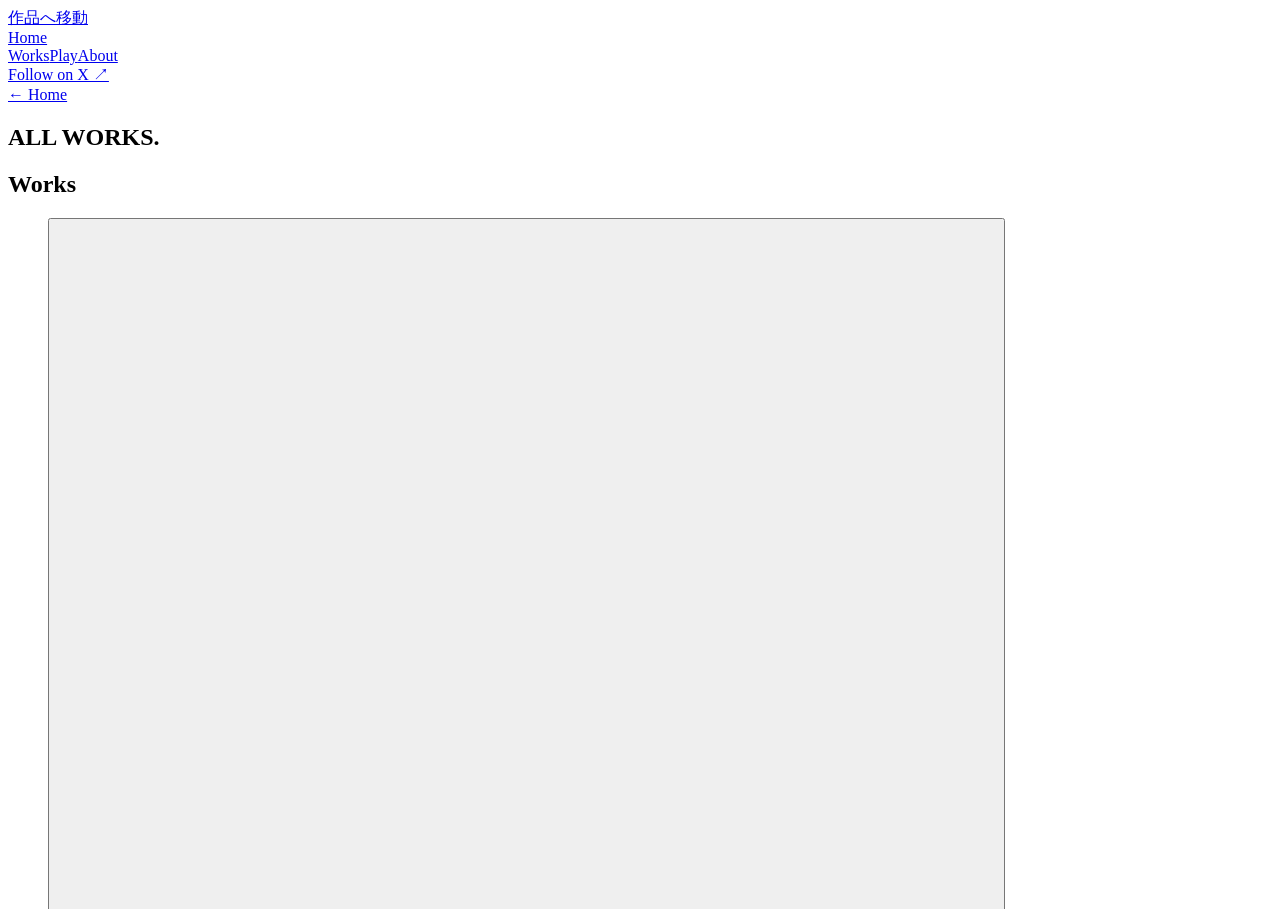
==== commit 331cc5e9: "Update portfolio publication" ====
--- a/works/index.html
+++ b/works/index.html
@@ -1,8 +1,8 @@
-<!doctype html><html lang="ja"><head><meta charset="UTF-8"><meta name="viewport" content="width=device-width,initial-scale=1"><title>すべての作品 | もちごめ</title><meta name="description" content="もちごめのイラストレーション。鮮やかな色に、甘くない表情を。"><link rel="icon" href="/portfolio/favicon.svg">  <script type="module" crossorigin src="/portfolio/assets/index-DYI2HZIm.js"></script>
-  <link rel="stylesheet" crossorigin href="/portfolio/assets/index-Zeqx3QjS.css">
+<!doctype html><html lang="ja"><head><meta charset="UTF-8"><meta name="viewport" content="width=device-width,initial-scale=1"><title>すべての作品 | もちごめ</title><meta name="description" content="もちごめのイラストレーション。鮮やかな色に、甘くない表情を。"><link rel="icon" href="/portfolio/favicon.svg">  <script type="module" crossorigin src="/portfolio/assets/index-BbsHywkx.js"></script>
+  <link rel="stylesheet" crossorigin href="/portfolio/assets/index-BXMnaXWH.css">
 <link rel="canonical" href="https://mochigome329.github.io/portfolio/works/">
 <meta property="og:type" content="website"><meta property="og:locale" content="ja_JP">
 <meta property="og:site_name" content="もちごめ"><meta property="og:title" content="すべての作品 | もちごめ">
 <meta property="og:description" content="色彩と、甘さだけでは終わらない表情。AIアーティスト・もちごめの作品集。"><meta property="og:url" content="https://mochigome329.github.io/portfolio/works/">
 <meta property="og:image" content="https://mochigome329.github.io/portfolio/art/r062.webp"><meta name="twitter:card" content="summary_large_image">
-<meta name="twitter:creator" content="@oIwaaakIo"><meta name="robots" content="index, follow"></head><body><div id="root"><link rel="preload" as="image" imageSrcSet="/portfolio/art/r062-small.webp 480w, /portfolio/art/r062.webp 928w" imageSizes="(max-width: 520px) 92vw, (max-width: 900px) 43vw, 27vw" fetchPriority="high"/><link rel="preload" as="image" imageSrcSet="/portfolio/art/r118-small.webp 480w, /portfolio/art/r118.webp 928w" imageSizes="(max-width: 520px) 92vw, (max-width: 900px) 43vw, 27vw" fetchPriority="high"/><link rel="preload" as="image" imageSrcSet="/portfolio/art/r002-small.webp 480w, /portfolio/art/r002.webp 928w" imageSizes="(max-width: 520px) 92vw, (max-width: 900px) 43vw, 27vw" fetchPriority="high"/><link rel="preload" as="image" imageSrcSet="/portfolio/art/r090-small.webp 480w, /portfolio/art/r090.webp 928w" imageSizes="(max-width: 520px) 92vw, (max-width: 900px) 43vw, 27vw" fetchPriority="high"/><a class="skip" href="#works">作品へ移動</a><header class="header"><a href="/portfolio/" class="wordmark">mochigome<span>もちごめ</span></a><nav aria-label="メインナビゲーション"><a href="/portfolio/works/" aria-current="page">Works,</a><a href="/portfolio/#projects">Play,</a><a href="/portfolio/#about">About</a></nav><a class="header-social" href="https://x.com/oIwaaakIo" target="_blank" rel="noreferrer">Follow on X ↗</a></header><main id="top"><section class="all-works-intro"><a href="/portfolio/" class="back-link">← Home</a><h1 id="hero-title">ALL WORKS.</h1></section><section class="archive section-grid full-archive" id="works" aria-labelledby="works-title"><div class="rail archive-rail"><h2 id="works-title">Works</h2></div><div class="archive-grid"><figure class="piece piece-0"><div class="piece-image"><button class="artwork" aria-label="You know what I meanを拡大"><img src="/portfolio/art/r062.webp" alt="青い花を髪にまとい、ピンクの背景にうつむく人物" width="928" height="1232" srcSet="/portfolio/art/r062-small.webp 480w, /portfolio/art/r062.webp 928w" sizes="(max-width: 520px) 92vw, (max-width: 900px) 43vw, 27vw" loading="eager" fetchPriority="high"/><span class="image-open" aria-hidden="true">↗</span></button></div><figcaption><span class="piece-number">01</span><span><strong>You know what I mean</strong><small>ARTIST’S PICK</small></span><span class="piece-arrow" aria-hidden="true">↗</span></figcaption></figure><figure class="piece piece-1"><div class="piece-image"><button class="artwork" aria-label="頸動脈からアイラブユーを拡大"><img src="/portfolio/art/r118.webp" alt="白黒の人物から鮮やかな色が広がるポスター" width="928" height="1232" srcSet="/portfolio/art/r118-small.webp 480w, /portfolio/art/r118.webp 928w" sizes="(max-width: 520px) 92vw, (max-width: 900px) 43vw, 27vw" loading="eager" fetchPriority="high"/><span class="image-open" aria-hidden="true">↗</span></button></div><figcaption><span class="piece-number">02</span><span><strong>頸動脈からアイラブユー</strong><small>COLOR &amp; CHARACTER</small></span><span class="piece-arrow" aria-hidden="true">↗</span></figcaption></figure><figure class="piece piece-2"><div class="piece-image"><button class="artwork" aria-label="エトランジェを拡大"><img src="/portfolio/art/r002.webp" alt="青と橙の色面、装飾の衣装をまとった人物" width="928" height="1232" srcSet="/portfolio/art/r002-small.webp 480w, /portfolio/art/r002.webp 928w" sizes="(max-width: 520px) 92vw, (max-width: 900px) 43vw, 27vw" loading="eager" fetchPriority="high"/><span class="image-open" aria-hidden="true">↗</span></button></div><figcaption><span class="piece-number">03</span><span><strong>エトランジェ</strong><small>COLOR &amp; CHARACTER</small></span><span class="piece-arrow" aria-hidden="true">↗</span></figcaption></figure><figure class="piece piece-3"><div class="piece-image"><button class="artwork" aria-label="CANDY GIRLを拡大"><img src="/portfolio/art/r090.webp" alt="橙色の文字を背景に、青い服を着た人物" width="928" height="1232" srcSet="/portfolio/art/r090-small.webp 480w, /portfolio/art/r090.webp 928w" sizes="(max-width: 520px) 92vw, (max-width: 900px) 43vw, 27vw" loading="eager" fetchPriority="high"/><span class="image-open" aria-hidden="true">↗</span></button></div><figcaption><span class="piece-number">04</span><span><strong>CANDY GIRL</strong><small>COLOR &amp; CHARACTER</small></span><span class="piece-arrow" aria-hidden="true">↗</span></figcaption></figure><figure class="piece piece-4"><div class="piece-image"><button class="artwork" aria-label="色とりどりの布を重ねた菱形の中央に立つ少女を拡大"><img src="/portfolio/art/r112.webp" alt="色とりどりの布を重ねた菱形の中央に立つ少女" width="928" height="1232" srcSet="/portfolio/art/r112-small.webp 480w, /portfolio/art/r112.webp 928w" sizes="(max-width: 520px) 92vw, (max-width: 900px) 43vw, 27vw" loading="lazy" fetchPriority="auto"/><span class="image-open" aria-hidden="true">↗</span></button></div><figcaption><span class="piece-number">05</span><span><strong>パッチワークの中で</strong><small>ORNAMENT &amp; STORY</small></span><span class="piece-arrow" aria-hidden="true">↗</span></figcaption></figure><figure class="piece piece-5"><div class="piece-image"><button class="artwork" aria-label="Roll Up, Roll Up!を拡大"><img src="/portfolio/art/r019.webp" alt="列車と細密な模様に囲まれた赤い帽子の人物" width="928" height="1232" srcSet="/portfolio/art/r019-small.webp 480w, /portfolio/art/r019.webp 928w" sizes="(max-width: 520px) 92vw, (max-width: 900px) 43vw, 27vw" loading="lazy" fetchPriority="auto"/><span class="image-open" aria-hidden="true">↗</span></button></div><figcaption><span class="piece-number">06</span><span><strong>Roll Up, Roll Up!</strong><small>ORNAMENT &amp; STORY</small></span><span class="piece-arrow" aria-hidden="true">↗</span></figcaption></figure><figure class="piece piece-6"><div class="piece-image"><button class="artwork" aria-label="高貴を拡大"><img src="/portfolio/art/r065.webp" alt="深紅の花と豪華な装飾をまとった人物" width="928" height="1232" srcSet="/portfolio/art/r065-small.webp 480w, /portfolio/art/r065.webp 928w" sizes="(max-width: 520px) 92vw, (max-width: 900px) 43vw, 27vw" loading="lazy" fetchPriority="auto"/><span class="image-open" aria-hidden="true">↗</span></button></div><figcaption><span class="piece-number">07</span><span><strong>高貴</strong><small>ORNAMENT &amp; STORY</small></span><span class="piece-arrow" aria-hidden="true">↗</span></figcaption></figure><figure class="piece piece-7"><div class="piece-image"><button class="artwork" aria-label="モザイクを拡大"><img src="/portfolio/art/r025.webp" alt="幾何学模様と一体になる緑色の衣装の人物" width="928" height="1232" srcSet="/portfolio/art/r025-small.webp 480w, /portfolio/art/r025.webp 928w" sizes="(max-width: 520px) 92vw, (max-width: 900px) 43vw, 27vw" loading="lazy" fetchPriority="auto"/><span class="image-open" aria-hidden="true">↗</span></button></div><figcaption><span class="piece-number">08</span><span><strong>モザイク</strong><small>ORNAMENT &amp; STORY</small></span><span class="piece-arrow" aria-hidden="true">↗</span></figcaption></figure><figure class="piece piece-8"><div class="piece-image"><button class="artwork" aria-label="届いてを拡大"><img src="/portfolio/art/r033.webp" alt="緑色の空へ、窓から紙飛行機を飛ばす少女" width="928" height="1232" srcSet="/portfolio/art/r033-small.webp 480w, /portfolio/art/r033.webp 928w" sizes="(max-width: 520px) 92vw, (max-width: 900px) 43vw, 27vw" loading="lazy" fetchPriority="auto"/><span class="image-open" aria-hidden="true">↗</span></button></div><figcaption><span class="piece-number">09</span><span><strong>届いて</strong><small>EVERYDAY MOMENTS</small></span><span class="piece-arrow" aria-hidden="true">↗</span></figcaption></figure><figure class="piece piece-9"><div class="piece-image"><button class="artwork" aria-label="フレッシュオレンジを拡大"><img src="/portfolio/art/r071.webp" alt="木漏れ日の街角で飲み物を持って座る人物" width="928" height="1232" srcSet="/portfolio/art/r071-small.webp 480w, /portfolio/art/r071.webp 928w" sizes="(max-width: 520px) 92vw, (max-width: 900px) 43vw, 27vw" loading="lazy" fetchPriority="auto"/><span class="image-open" aria-hidden="true">↗</span></button></div><figcaption><span class="piece-number">10</span><span><strong>フレッシュオレンジ</strong><small>EVERYDAY MOMENTS</small></span><span class="piece-arrow" aria-hidden="true">↗</span></figcaption></figure><figure class="piece piece-10"><div class="piece-image"><button class="artwork" aria-label="夕焼けメラコンリックを拡大"><img src="/portfolio/art/r139.webp" alt="赤く染まる夕日と青い海を背景にした人物" width="1024" height="1024" srcSet="/portfolio/art/r139-small.webp 480w, /portfolio/art/r139.webp 1024w" sizes="(max-width: 520px) 92vw, (max-width: 900px) 43vw, 27vw" loading="lazy" fetchPriority="auto"/><span class="image-open" aria-hidden="true">↗</span></button></div><figcaption><span class="piece-number">11</span><span><strong>夕焼けメラコンリック</strong><small>EVERYDAY MOMENTS</small></span><span class="piece-arrow" aria-hidden="true">↗</span></figcaption></figure></div><div class="archive-action"></div></section></main><footer><div class="footer-top"><span>© 2026 もちごめ</span><span>作品の無断転載はご遠慮ください。</span><a href="#top">Back to top ↑</a></div><a class="footer-wordmark" href="https://x.com/oIwaaakIo" target="_blank" rel="noreferrer" aria-label="もちごめのXへ">mochigome<span>↗</span></a></footer></div></body></html>+<meta name="twitter:creator" content="@oIwaaakIo"><meta name="robots" content="index, follow"></head><body><div id="root"><link rel="preload" as="image" imageSrcSet="/portfolio/art/r062-small.webp 480w, /portfolio/art/r062.webp 928w" imageSizes="(max-width: 520px) 92vw, 52vw" fetchPriority="high"/><link rel="preload" as="image" imageSrcSet="/portfolio/art/r118-small.webp 480w, /portfolio/art/r118.webp 928w" imageSizes="(max-width: 520px) 85vw, 50vw" fetchPriority="high"/><link rel="preload" as="image" imageSrcSet="/portfolio/art/r002-small.webp 480w, /portfolio/art/r002.webp 928w" imageSizes="(max-width: 520px) 85vw, 50vw" fetchPriority="high"/><link rel="preload" as="image" imageSrcSet="/portfolio/art/r090-small.webp 480w, /portfolio/art/r090.webp 928w" imageSizes="(max-width: 520px) 85vw, 50vw" fetchPriority="high"/><a class="skip" href="#works">作品へ移動</a><header class="header"><a href="/portfolio/" class="home-link" aria-label="ホームへ">Home</a><nav aria-label="メインナビゲーション"><a href="/portfolio/works/" aria-current="page">Works</a><a href="/portfolio/#projects">Play</a><a href="/portfolio/#about">About</a></nav><a class="header-social" href="https://x.com/oIwaaakIo" target="_blank" rel="noreferrer">Follow on X ↗</a></header><main id="top"><section class="all-works-intro"><a href="/portfolio/" class="back-link">← Home</a><h1 id="hero-title">ALL WORKS.</h1></section><section class="archive section-grid full-archive" id="works" aria-labelledby="works-title"><div class="rail archive-rail"><h2 id="works-title">Works</h2></div><div class="archive-grid"><figure class="piece piece-0"><div class="piece-image"><button class="artwork" aria-label="You know what I meanを拡大"><img src="/portfolio/art/r062.webp" alt="青い花を髪にまとい、ピンクの背景にうつむく人物" width="928" height="1232" srcSet="/portfolio/art/r062-small.webp 480w, /portfolio/art/r062.webp 928w" sizes="(max-width: 520px) 92vw, 52vw" loading="eager" fetchPriority="high"/><span class="image-open" aria-hidden="true">↗</span></button></div><figcaption><span class="piece-number">01</span><span><strong>You know what I mean</strong></span></figcaption></figure><figure class="piece piece-1"><div class="piece-image"><button class="artwork" aria-label="頸動脈からアイラブユーを拡大"><img src="/portfolio/art/r118.webp" alt="白黒の人物から鮮やかな色が広がるポスター" width="928" height="1232" srcSet="/portfolio/art/r118-small.webp 480w, /portfolio/art/r118.webp 928w" sizes="(max-width: 520px) 85vw, 50vw" loading="eager" fetchPriority="high"/><span class="image-open" aria-hidden="true">↗</span></button></div><figcaption><span class="piece-number">02</span><span><strong>頸動脈からアイラブユー</strong></span></figcaption></figure><figure class="piece piece-2"><div class="piece-image"><button class="artwork" aria-label="エトランジェを拡大"><img src="/portfolio/art/r002.webp" alt="青と橙の色面、装飾の衣装をまとった人物" width="928" height="1232" srcSet="/portfolio/art/r002-small.webp 480w, /portfolio/art/r002.webp 928w" sizes="(max-width: 520px) 85vw, 50vw" loading="eager" fetchPriority="high"/><span class="image-open" aria-hidden="true">↗</span></button></div><figcaption><span class="piece-number">03</span><span><strong>エトランジェ</strong></span></figcaption></figure><figure class="piece piece-3"><div class="piece-image"><button class="artwork" aria-label="CANDY GIRLを拡大"><img src="/portfolio/art/r090.webp" alt="橙色の文字を背景に、青い服を着た人物" width="928" height="1232" srcSet="/portfolio/art/r090-small.webp 480w, /portfolio/art/r090.webp 928w" sizes="(max-width: 520px) 85vw, 50vw" loading="eager" fetchPriority="high"/><span class="image-open" aria-hidden="true">↗</span></button></div><figcaption><span class="piece-number">04</span><span><strong>CANDY GIRL</strong></span></figcaption></figure><figure class="piece piece-4"><div class="piece-image"><button class="artwork" aria-label="色とりどりの布を重ねた菱形の中央に立つ少女を拡大"><img src="/portfolio/art/r112.webp" alt="色とりどりの布を重ねた菱形の中央に立つ少女" width="928" height="1232" srcSet="/portfolio/art/r112-small.webp 480w, /portfolio/art/r112.webp 928w" sizes="(max-width: 520px) 85vw, 50vw" loading="lazy" fetchPriority="auto"/><span class="image-open" aria-hidden="true">↗</span></button></div><figcaption><span class="piece-number">05</span><span><strong>パッチワークの中で</strong></span></figcaption></figure><figure class="piece piece-5"><div class="piece-image"><button class="artwork" aria-label="Roll Up, Roll Up!を拡大"><img src="/portfolio/art/r019.webp" alt="列車と細密な模様に囲まれた赤い帽子の人物" width="928" height="1232" srcSet="/portfolio/art/r019-small.webp 480w, /portfolio/art/r019.webp 928w" sizes="(max-width: 520px) 85vw, 50vw" loading="lazy" fetchPriority="auto"/><span class="image-open" aria-hidden="true">↗</span></button></div><figcaption><span class="piece-number">06</span><span><strong>Roll Up, Roll Up!</strong></span></figcaption></figure><figure class="piece piece-6"><div class="piece-image"><button class="artwork" aria-label="高貴を拡大"><img src="/portfolio/art/r065.webp" alt="深紅の花と豪華な装飾をまとった人物" width="928" height="1232" srcSet="/portfolio/art/r065-small.webp 480w, /portfolio/art/r065.webp 928w" sizes="(max-width: 520px) 85vw, 50vw" loading="lazy" fetchPriority="auto"/><span class="image-open" aria-hidden="true">↗</span></button></div><figcaption><span class="piece-number">07</span><span><strong>高貴</strong></span></figcaption></figure><figure class="piece piece-7"><div class="piece-image"><button class="artwork" aria-label="モザイクを拡大"><img src="/portfolio/art/r025.webp" alt="幾何学模様と一体になる緑色の衣装の人物" width="928" height="1232" srcSet="/portfolio/art/r025-small.webp 480w, /portfolio/art/r025.webp 928w" sizes="(max-width: 520px) 85vw, 50vw" loading="lazy" fetchPriority="auto"/><span class="image-open" aria-hidden="true">↗</span></button></div><figcaption><span class="piece-number">08</span><span><strong>モザイク</strong></span></figcaption></figure><figure class="piece piece-8"><div class="piece-image"><button class="artwork" aria-label="届いてを拡大"><img src="/portfolio/art/r033.webp" alt="緑色の空へ、窓から紙飛行機を飛ばす少女" width="928" height="1232" srcSet="/portfolio/art/r033-small.webp 480w, /portfolio/art/r033.webp 928w" sizes="(max-width: 520px) 85vw, 50vw" loading="lazy" fetchPriority="auto"/><span class="image-open" aria-hidden="true">↗</span></button></div><figcaption><span class="piece-number">09</span><span><strong>届いて</strong></span></figcaption></figure><figure class="piece piece-9"><div class="piece-image"><button class="artwork" aria-label="フレッシュオレンジを拡大"><img src="/portfolio/art/r071.webp" alt="木漏れ日の街角で飲み物を持って座る人物" width="928" height="1232" srcSet="/portfolio/art/r071-small.webp 480w, /portfolio/art/r071.webp 928w" sizes="(max-width: 520px) 85vw, 50vw" loading="lazy" fetchPriority="auto"/><span class="image-open" aria-hidden="true">↗</span></button></div><figcaption><span class="piece-number">10</span><span><strong>フレッシュオレンジ</strong></span></figcaption></figure><figure class="piece piece-10"><div class="piece-image"><button class="artwork" aria-label="夕焼けメラコンリックを拡大"><img src="/portfolio/art/r139.webp" alt="赤く染まる夕日と青い海を背景にした人物" width="1024" height="1024" srcSet="/portfolio/art/r139-small.webp 480w, /portfolio/art/r139.webp 1024w" sizes="(max-width: 520px) 85vw, 50vw" loading="lazy" fetchPriority="auto"/><span class="image-open" aria-hidden="true">↗</span></button></div><figcaption><span class="piece-number">11</span><span><strong>夕焼けメラコンリック</strong></span></figcaption></figure></div><div class="archive-action"></div></section></main><footer><div class="footer-top"><span>© 2026</span><span>作品の無断転載はご遠慮ください。</span><a href="#top">Back to top ↑</a></div></footer></div></body></html>
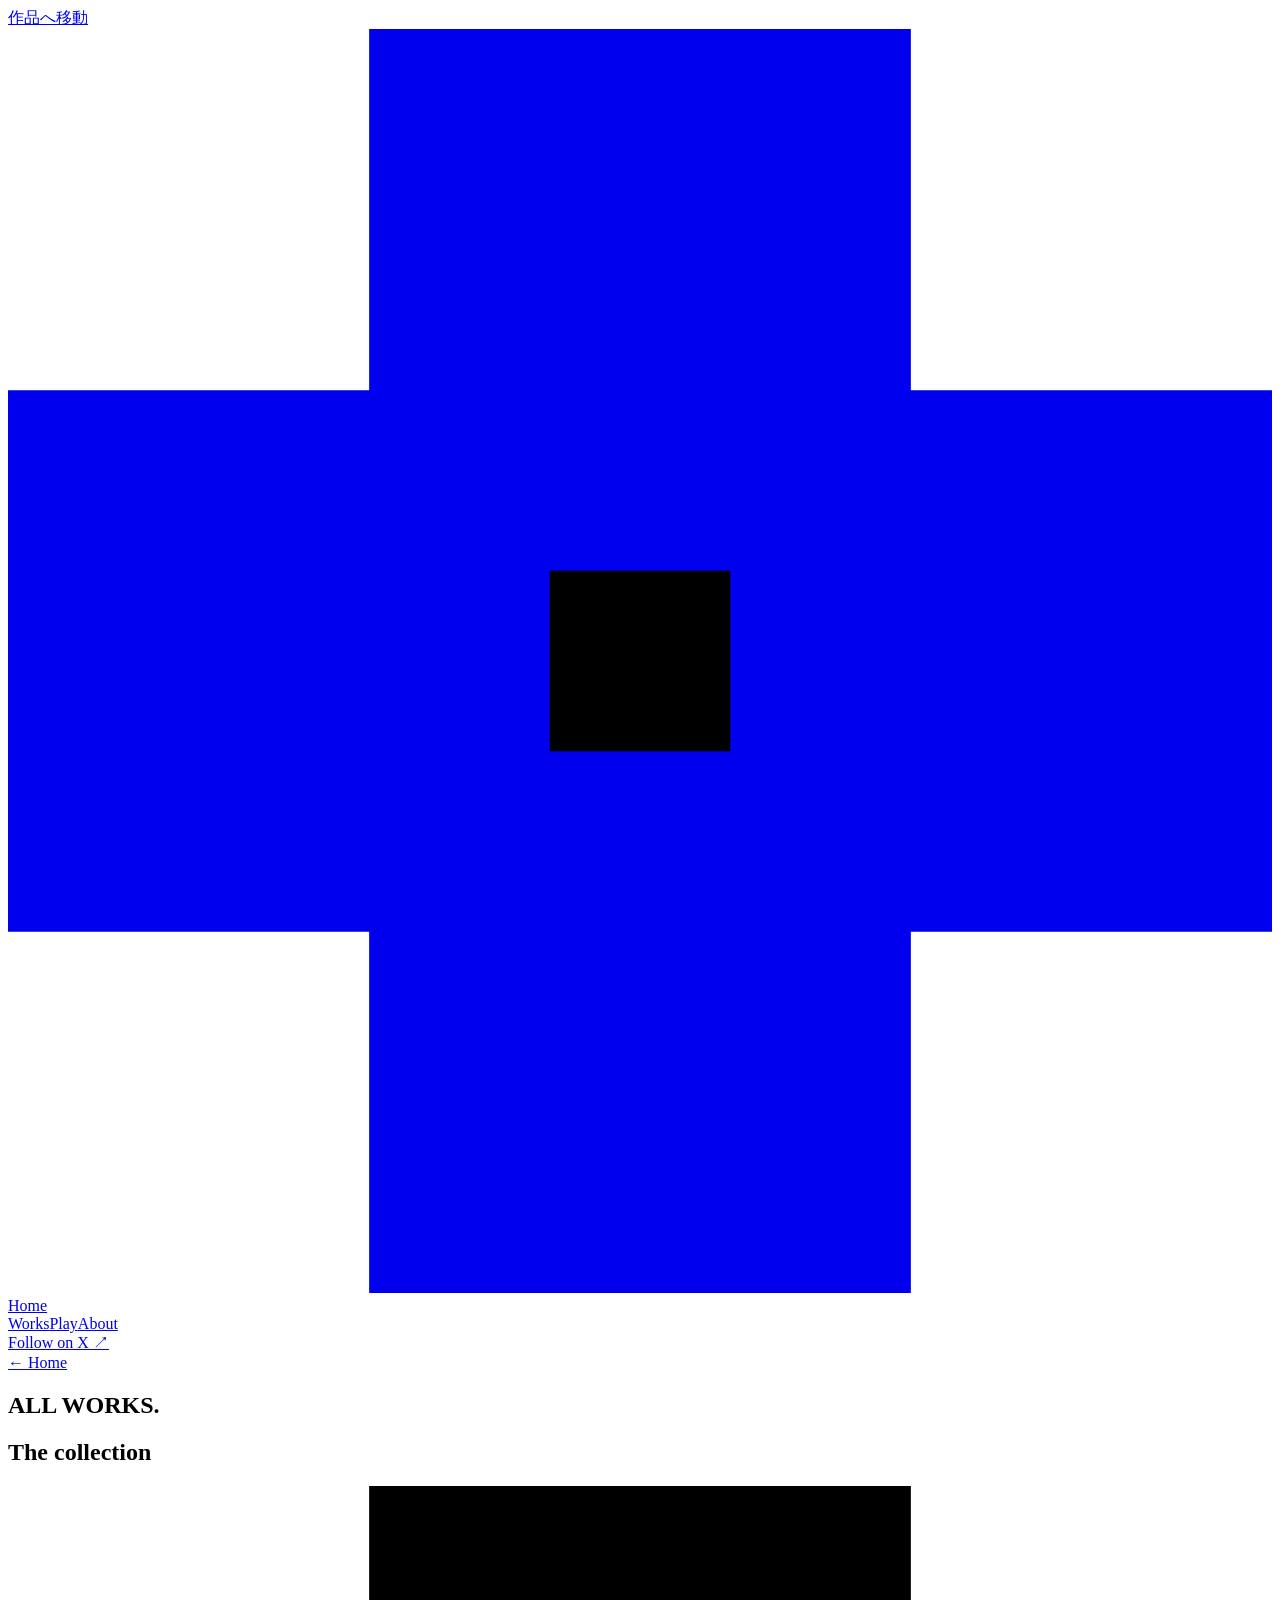
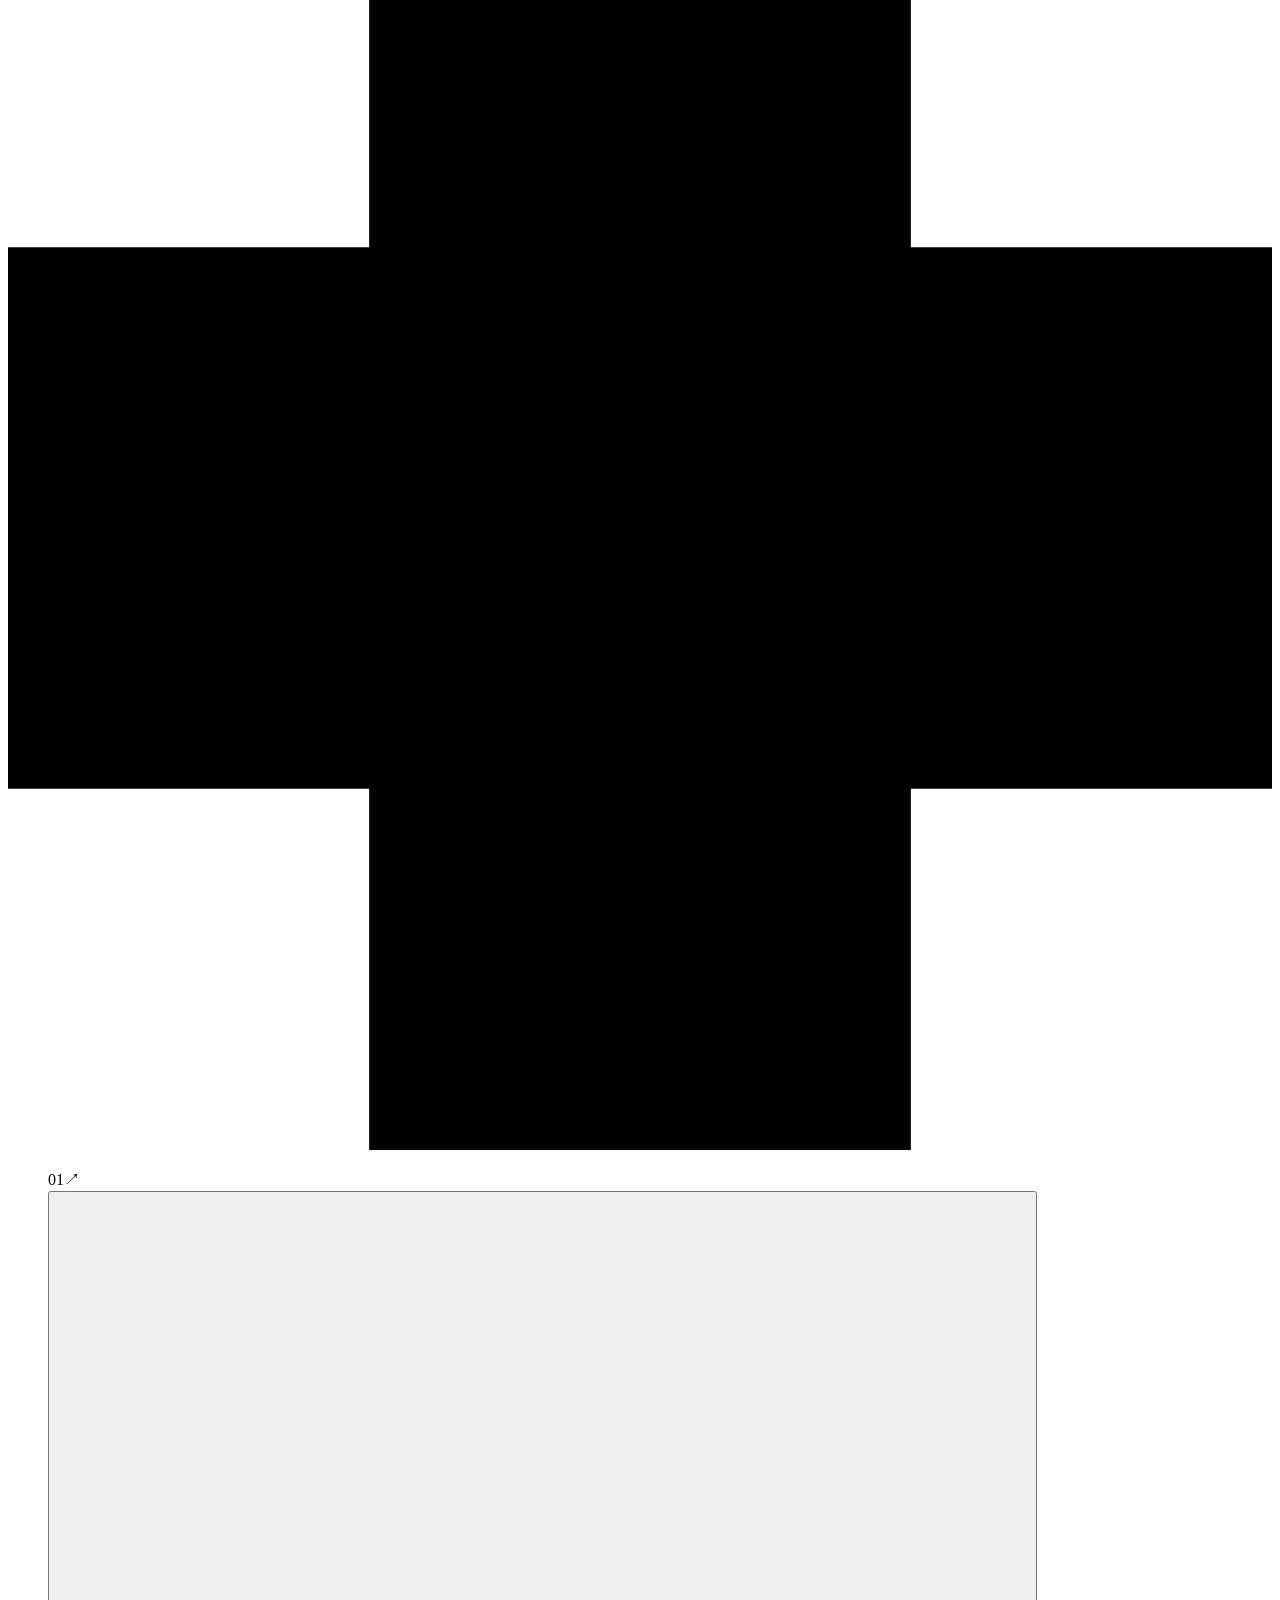
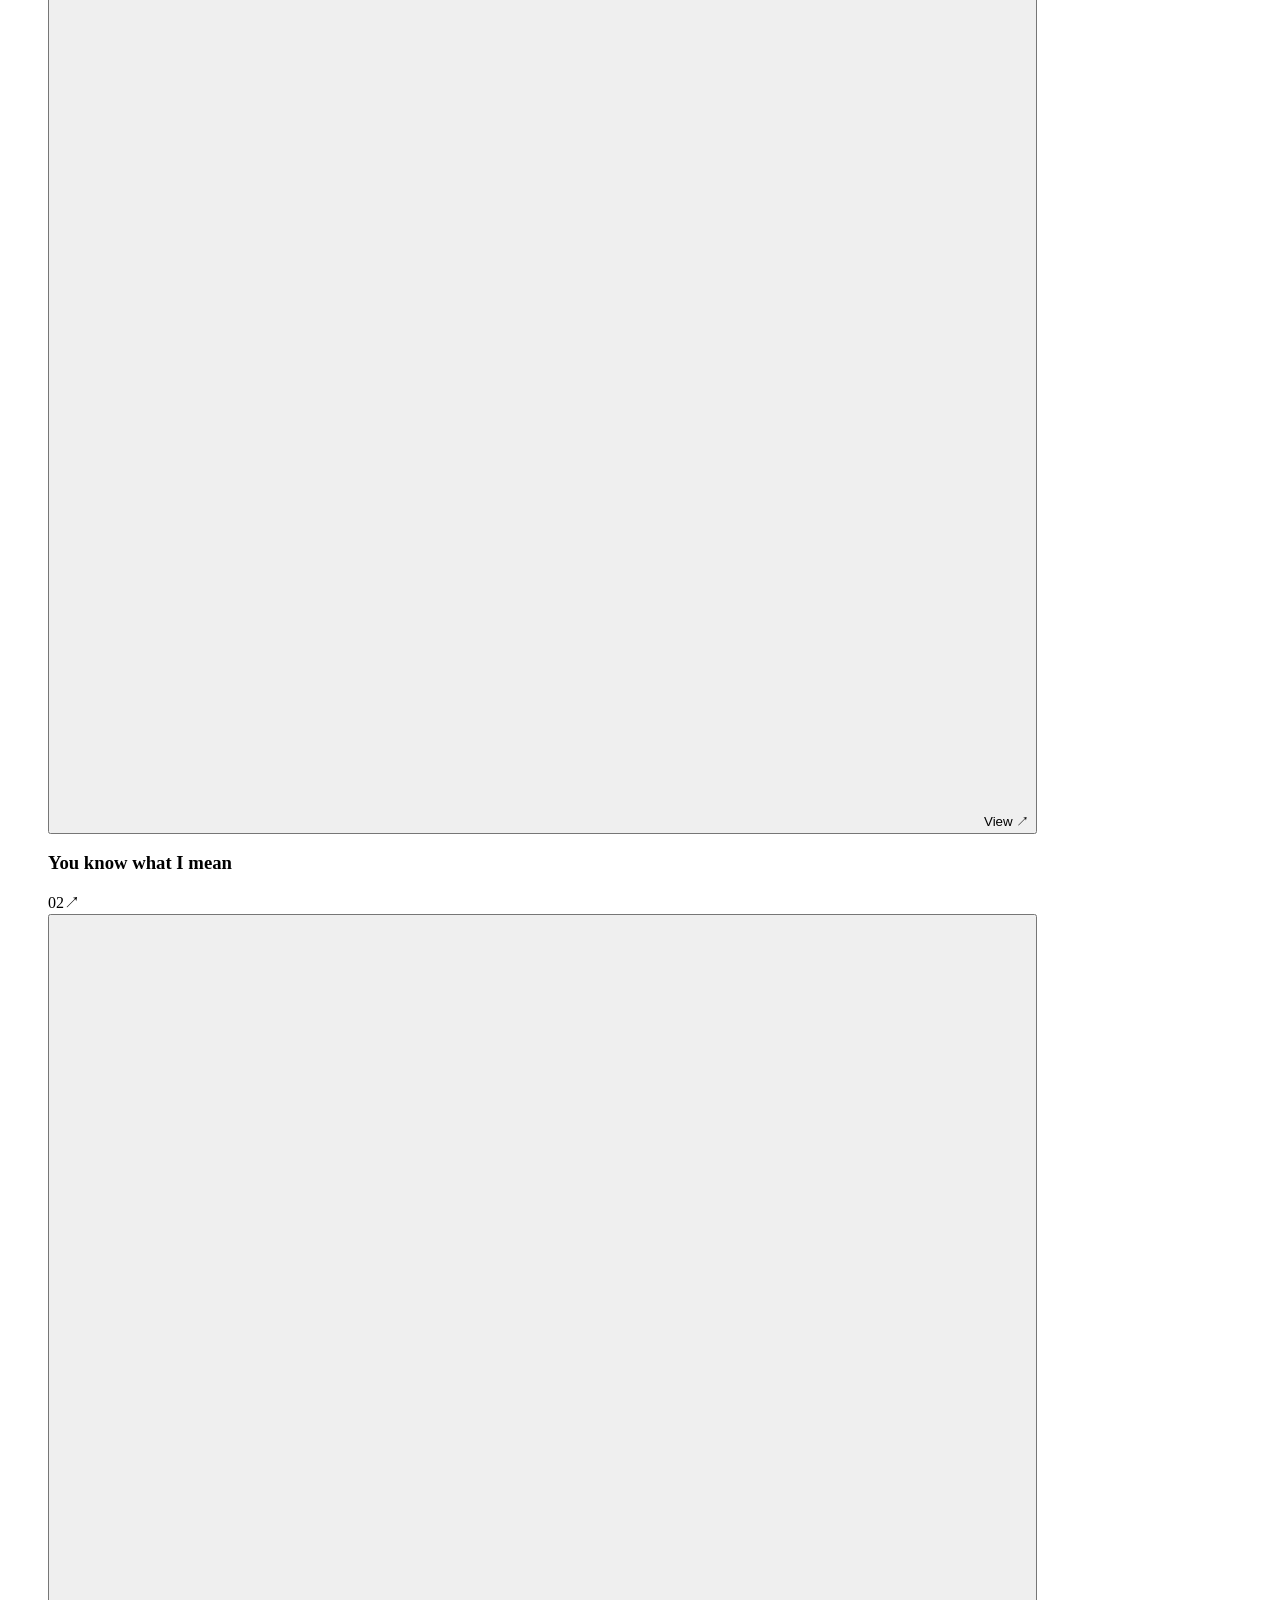
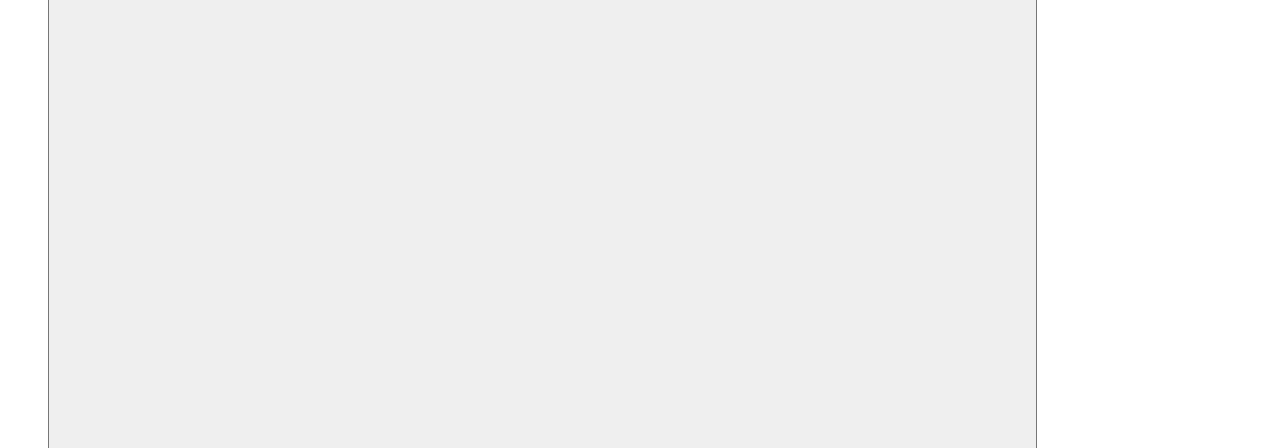
==== commit 67817aca: "Update portfolio publication" ====
--- a/works/index.html
+++ b/works/index.html
@@ -1,8 +1,8 @@
-<!doctype html><html lang="ja"><head><meta charset="UTF-8"><meta name="viewport" content="width=device-width,initial-scale=1"><title>すべての作品 | もちごめ</title><meta name="description" content="もちごめのイラストレーション。鮮やかな色に、甘くない表情を。"><link rel="icon" href="/portfolio/favicon.svg">  <script type="module" crossorigin src="/portfolio/assets/index-BbsHywkx.js"></script>
-  <link rel="stylesheet" crossorigin href="/portfolio/assets/index-BXMnaXWH.css">
+<!doctype html><html lang="ja"><head><meta charset="UTF-8"><meta name="viewport" content="width=device-width,initial-scale=1"><title>すべての作品 | もちごめ</title><meta name="description" content="もちごめのイラストレーション。鮮やかな色に、甘くない表情を。"><link rel="icon" href="/portfolio/favicon.svg">  <script type="module" crossorigin src="/portfolio/assets/index-CvPke3jH.js"></script>
+  <link rel="stylesheet" crossorigin href="/portfolio/assets/index-BMbGaHSt.css">
 <link rel="canonical" href="https://mochigome329.github.io/portfolio/works/">
 <meta property="og:type" content="website"><meta property="og:locale" content="ja_JP">
 <meta property="og:site_name" content="もちごめ"><meta property="og:title" content="すべての作品 | もちごめ">
 <meta property="og:description" content="色彩と、甘さだけでは終わらない表情。AIアーティスト・もちごめの作品集。"><meta property="og:url" content="https://mochigome329.github.io/portfolio/works/">
 <meta property="og:image" content="https://mochigome329.github.io/portfolio/art/r062.webp"><meta name="twitter:card" content="summary_large_image">
-<meta name="twitter:creator" content="@oIwaaakIo"><meta name="robots" content="index, follow"></head><body><div id="root"><link rel="preload" as="image" imageSrcSet="/portfolio/art/r062-small.webp 480w, /portfolio/art/r062.webp 928w" imageSizes="(max-width: 520px) 92vw, 52vw" fetchPriority="high"/><link rel="preload" as="image" imageSrcSet="/portfolio/art/r118-small.webp 480w, /portfolio/art/r118.webp 928w" imageSizes="(max-width: 520px) 85vw, 50vw" fetchPriority="high"/><link rel="preload" as="image" imageSrcSet="/portfolio/art/r002-small.webp 480w, /portfolio/art/r002.webp 928w" imageSizes="(max-width: 520px) 85vw, 50vw" fetchPriority="high"/><link rel="preload" as="image" imageSrcSet="/portfolio/art/r090-small.webp 480w, /portfolio/art/r090.webp 928w" imageSizes="(max-width: 520px) 85vw, 50vw" fetchPriority="high"/><a class="skip" href="#works">作品へ移動</a><header class="header"><a href="/portfolio/" class="home-link" aria-label="ホームへ">Home</a><nav aria-label="メインナビゲーション"><a href="/portfolio/works/" aria-current="page">Works</a><a href="/portfolio/#projects">Play</a><a href="/portfolio/#about">About</a></nav><a class="header-social" href="https://x.com/oIwaaakIo" target="_blank" rel="noreferrer">Follow on X ↗</a></header><main id="top"><section class="all-works-intro"><a href="/portfolio/" class="back-link">← Home</a><h1 id="hero-title">ALL WORKS.</h1></section><section class="archive section-grid full-archive" id="works" aria-labelledby="works-title"><div class="rail archive-rail"><h2 id="works-title">Works</h2></div><div class="archive-grid"><figure class="piece piece-0"><div class="piece-image"><button class="artwork" aria-label="You know what I meanを拡大"><img src="/portfolio/art/r062.webp" alt="青い花を髪にまとい、ピンクの背景にうつむく人物" width="928" height="1232" srcSet="/portfolio/art/r062-small.webp 480w, /portfolio/art/r062.webp 928w" sizes="(max-width: 520px) 92vw, 52vw" loading="eager" fetchPriority="high"/><span class="image-open" aria-hidden="true">↗</span></button></div><figcaption><span class="piece-number">01</span><span><strong>You know what I mean</strong></span></figcaption></figure><figure class="piece piece-1"><div class="piece-image"><button class="artwork" aria-label="頸動脈からアイラブユーを拡大"><img src="/portfolio/art/r118.webp" alt="白黒の人物から鮮やかな色が広がるポスター" width="928" height="1232" srcSet="/portfolio/art/r118-small.webp 480w, /portfolio/art/r118.webp 928w" sizes="(max-width: 520px) 85vw, 50vw" loading="eager" fetchPriority="high"/><span class="image-open" aria-hidden="true">↗</span></button></div><figcaption><span class="piece-number">02</span><span><strong>頸動脈からアイラブユー</strong></span></figcaption></figure><figure class="piece piece-2"><div class="piece-image"><button class="artwork" aria-label="エトランジェを拡大"><img src="/portfolio/art/r002.webp" alt="青と橙の色面、装飾の衣装をまとった人物" width="928" height="1232" srcSet="/portfolio/art/r002-small.webp 480w, /portfolio/art/r002.webp 928w" sizes="(max-width: 520px) 85vw, 50vw" loading="eager" fetchPriority="high"/><span class="image-open" aria-hidden="true">↗</span></button></div><figcaption><span class="piece-number">03</span><span><strong>エトランジェ</strong></span></figcaption></figure><figure class="piece piece-3"><div class="piece-image"><button class="artwork" aria-label="CANDY GIRLを拡大"><img src="/portfolio/art/r090.webp" alt="橙色の文字を背景に、青い服を着た人物" width="928" height="1232" srcSet="/portfolio/art/r090-small.webp 480w, /portfolio/art/r090.webp 928w" sizes="(max-width: 520px) 85vw, 50vw" loading="eager" fetchPriority="high"/><span class="image-open" aria-hidden="true">↗</span></button></div><figcaption><span class="piece-number">04</span><span><strong>CANDY GIRL</strong></span></figcaption></figure><figure class="piece piece-4"><div class="piece-image"><button class="artwork" aria-label="色とりどりの布を重ねた菱形の中央に立つ少女を拡大"><img src="/portfolio/art/r112.webp" alt="色とりどりの布を重ねた菱形の中央に立つ少女" width="928" height="1232" srcSet="/portfolio/art/r112-small.webp 480w, /portfolio/art/r112.webp 928w" sizes="(max-width: 520px) 85vw, 50vw" loading="lazy" fetchPriority="auto"/><span class="image-open" aria-hidden="true">↗</span></button></div><figcaption><span class="piece-number">05</span><span><strong>パッチワークの中で</strong></span></figcaption></figure><figure class="piece piece-5"><div class="piece-image"><button class="artwork" aria-label="Roll Up, Roll Up!を拡大"><img src="/portfolio/art/r019.webp" alt="列車と細密な模様に囲まれた赤い帽子の人物" width="928" height="1232" srcSet="/portfolio/art/r019-small.webp 480w, /portfolio/art/r019.webp 928w" sizes="(max-width: 520px) 85vw, 50vw" loading="lazy" fetchPriority="auto"/><span class="image-open" aria-hidden="true">↗</span></button></div><figcaption><span class="piece-number">06</span><span><strong>Roll Up, Roll Up!</strong></span></figcaption></figure><figure class="piece piece-6"><div class="piece-image"><button class="artwork" aria-label="高貴を拡大"><img src="/portfolio/art/r065.webp" alt="深紅の花と豪華な装飾をまとった人物" width="928" height="1232" srcSet="/portfolio/art/r065-small.webp 480w, /portfolio/art/r065.webp 928w" sizes="(max-width: 520px) 85vw, 50vw" loading="lazy" fetchPriority="auto"/><span class="image-open" aria-hidden="true">↗</span></button></div><figcaption><span class="piece-number">07</span><span><strong>高貴</strong></span></figcaption></figure><figure class="piece piece-7"><div class="piece-image"><button class="artwork" aria-label="モザイクを拡大"><img src="/portfolio/art/r025.webp" alt="幾何学模様と一体になる緑色の衣装の人物" width="928" height="1232" srcSet="/portfolio/art/r025-small.webp 480w, /portfolio/art/r025.webp 928w" sizes="(max-width: 520px) 85vw, 50vw" loading="lazy" fetchPriority="auto"/><span class="image-open" aria-hidden="true">↗</span></button></div><figcaption><span class="piece-number">08</span><span><strong>モザイク</strong></span></figcaption></figure><figure class="piece piece-8"><div class="piece-image"><button class="artwork" aria-label="届いてを拡大"><img src="/portfolio/art/r033.webp" alt="緑色の空へ、窓から紙飛行機を飛ばす少女" width="928" height="1232" srcSet="/portfolio/art/r033-small.webp 480w, /portfolio/art/r033.webp 928w" sizes="(max-width: 520px) 85vw, 50vw" loading="lazy" fetchPriority="auto"/><span class="image-open" aria-hidden="true">↗</span></button></div><figcaption><span class="piece-number">09</span><span><strong>届いて</strong></span></figcaption></figure><figure class="piece piece-9"><div class="piece-image"><button class="artwork" aria-label="フレッシュオレンジを拡大"><img src="/portfolio/art/r071.webp" alt="木漏れ日の街角で飲み物を持って座る人物" width="928" height="1232" srcSet="/portfolio/art/r071-small.webp 480w, /portfolio/art/r071.webp 928w" sizes="(max-width: 520px) 85vw, 50vw" loading="lazy" fetchPriority="auto"/><span class="image-open" aria-hidden="true">↗</span></button></div><figcaption><span class="piece-number">10</span><span><strong>フレッシュオレンジ</strong></span></figcaption></figure><figure class="piece piece-10"><div class="piece-image"><button class="artwork" aria-label="夕焼けメラコンリックを拡大"><img src="/portfolio/art/r139.webp" alt="赤く染まる夕日と青い海を背景にした人物" width="1024" height="1024" srcSet="/portfolio/art/r139-small.webp 480w, /portfolio/art/r139.webp 1024w" sizes="(max-width: 520px) 85vw, 50vw" loading="lazy" fetchPriority="auto"/><span class="image-open" aria-hidden="true">↗</span></button></div><figcaption><span class="piece-number">11</span><span><strong>夕焼けメラコンリック</strong></span></figcaption></figure></div><div class="archive-action"></div></section></main><footer><div class="footer-top"><span>© 2026</span><span>作品の無断転載はご遠慮ください。</span><a href="#top">Back to top ↑</a></div></footer></div></body></html>+<meta name="twitter:creator" content="@oIwaaakIo"><meta name="robots" content="index, follow"></head><body><div id="root"><a class="skip" href="#works">作品へ移動</a><header class="header"><a class="home-link" href="/portfolio/" aria-label="ホームへ"><svg class="pixel" viewBox="0 0 7 7" aria-hidden="true"><path fill="currentColor" d="M2 0h3v2h2v3H5v2H2V5H0V2h2z"></path><path class="pixel-center" d="M3 3h1v1H3z"></path></svg><span>Home</span></a><nav aria-label="メインナビゲーション"><a href="/portfolio/works/" aria-current="page" data-active="false">Works</a><a href="/portfolio/#projects" data-active="false">Play</a><a href="/portfolio/#about" data-active="false">About</a></nav><a class="header-social" href="https://x.com/oIwaaakIo" target="_blank" rel="noreferrer">Follow on X <span>↗</span></a></header><main id="top"><section class="archive-intro"><a class="text-link" href="/portfolio/">← Home</a><h1 id="hero-title">ALL WORKS.</h1></section><section class="works-section full-archive" id="works" aria-labelledby="works-title"><div class="section-heading"><h2 id="works-title">The collection</h2><svg class="pixel" viewBox="0 0 7 7" aria-hidden="true"><path fill="currentColor" d="M2 0h3v2h2v3H5v2H2V5H0V2h2z"></path><path class="pixel-center" d="M3 3h1v1H3z"></path></svg></div><div class="art-grid"><figure class="piece"><div class="piece-top"><span class="work-number">01</span><span aria-hidden="true">↗</span></div><div class="piece-image"><button class="artwork" aria-label="You know what I meanを拡大"><img src="/portfolio/art/r062.webp" alt="青い花を髪にまとい、ピンクの背景にうつむく人物" width="928" height="1232" srcSet="/portfolio/art/r062-small.webp 480w, /portfolio/art/r062.webp 928w" sizes="(max-width:700px) 82vw, 40vw" loading="lazy" fetchPriority="auto"/><span class="image-open" aria-hidden="true">View <span>↗</span></span></button></div><figcaption><h3>You know what I mean</h3><span class="caption-rule" aria-hidden="true"></span></figcaption></figure><figure class="piece"><div class="piece-top"><span class="work-number">02</span><span aria-hidden="true">↗</span></div><div class="piece-image"><button class="artwork" aria-label="頸動脈からアイラブユーを拡大"><img src="/portfolio/art/r118.webp" alt="白黒の人物から鮮やかな色が広がるポスター" width="928" height="1232" srcSet="/portfolio/art/r118-small.webp 480w, /portfolio/art/r118.webp 928w" sizes="(max-width:600px) 90vw, 50vw" loading="lazy" fetchPriority="auto"/><span class="image-open" aria-hidden="true">View <span>↗</span></span></button></div><figcaption><h3>頸動脈からアイラブユー</h3><span class="caption-rule" aria-hidden="true"></span></figcaption></figure><figure class="piece"><div class="piece-top"><span class="work-number">03</span><span aria-hidden="true">↗</span></div><div class="piece-image"><button class="artwork" aria-label="エトランジェを拡大"><img src="/portfolio/art/r002.webp" alt="青と橙の色面、装飾の衣装をまとった人物" width="928" height="1232" srcSet="/portfolio/art/r002-small.webp 480w, /portfolio/art/r002.webp 928w" sizes="(max-width:600px) 90vw, 50vw" loading="lazy" fetchPriority="auto"/><span class="image-open" aria-hidden="true">View <span>↗</span></span></button></div><figcaption><h3>エトランジェ</h3><span class="caption-rule" aria-hidden="true"></span></figcaption></figure><figure class="piece"><div class="piece-top"><span class="work-number">04</span><span aria-hidden="true">↗</span></div><div class="piece-image"><button class="artwork" aria-label="CANDY GIRLを拡大"><img src="/portfolio/art/r090.webp" alt="橙色の文字を背景に、青い服を着た人物" width="928" height="1232" srcSet="/portfolio/art/r090-small.webp 480w, /portfolio/art/r090.webp 928w" sizes="(max-width:600px) 90vw, 50vw" loading="lazy" fetchPriority="auto"/><span class="image-open" aria-hidden="true">View <span>↗</span></span></button></div><figcaption><h3>CANDY GIRL</h3><span class="caption-rule" aria-hidden="true"></span></figcaption></figure><figure class="piece"><div class="piece-top"><span class="work-number">05</span><span aria-hidden="true">↗</span></div><div class="piece-image"><button class="artwork" aria-label="パッチワークの中でを拡大"><img src="/portfolio/art/r112.webp" alt="色とりどりの布を重ねた菱形の中央に立つ少女" width="928" height="1232" srcSet="/portfolio/art/r112-small.webp 480w, /portfolio/art/r112.webp 928w" sizes="(max-width:600px) 90vw, 50vw" loading="lazy" fetchPriority="auto"/><span class="image-open" aria-hidden="true">View <span>↗</span></span></button></div><figcaption><h3>パッチワークの中で</h3><span class="caption-rule" aria-hidden="true"></span></figcaption></figure><figure class="piece"><div class="piece-top"><span class="work-number">06</span><span aria-hidden="true">↗</span></div><div class="piece-image"><button class="artwork" aria-label="Roll Up, Roll Up!を拡大"><img src="/portfolio/art/r019.webp" alt="列車と細密な模様に囲まれた赤い帽子の人物" width="928" height="1232" srcSet="/portfolio/art/r019-small.webp 480w, /portfolio/art/r019.webp 928w" sizes="(max-width:600px) 90vw, 50vw" loading="lazy" fetchPriority="auto"/><span class="image-open" aria-hidden="true">View <span>↗</span></span></button></div><figcaption><h3>Roll Up, Roll Up!</h3><span class="caption-rule" aria-hidden="true"></span></figcaption></figure><figure class="piece"><div class="piece-top"><span class="work-number">07</span><span aria-hidden="true">↗</span></div><div class="piece-image"><button class="artwork" aria-label="高貴を拡大"><img src="/portfolio/art/r065.webp" alt="深紅の花と豪華な装飾をまとった人物" width="928" height="1232" srcSet="/portfolio/art/r065-small.webp 480w, /portfolio/art/r065.webp 928w" sizes="(max-width:600px) 90vw, 50vw" loading="lazy" fetchPriority="auto"/><span class="image-open" aria-hidden="true">View <span>↗</span></span></button></div><figcaption><h3>高貴</h3><span class="caption-rule" aria-hidden="true"></span></figcaption></figure><figure class="piece"><div class="piece-top"><span class="work-number">08</span><span aria-hidden="true">↗</span></div><div class="piece-image"><button class="artwork" aria-label="モザイクを拡大"><img src="/portfolio/art/r025.webp" alt="幾何学模様と一体になる緑色の衣装の人物" width="928" height="1232" srcSet="/portfolio/art/r025-small.webp 480w, /portfolio/art/r025.webp 928w" sizes="(max-width:600px) 90vw, 50vw" loading="lazy" fetchPriority="auto"/><span class="image-open" aria-hidden="true">View <span>↗</span></span></button></div><figcaption><h3>モザイク</h3><span class="caption-rule" aria-hidden="true"></span></figcaption></figure><figure class="piece"><div class="piece-top"><span class="work-number">09</span><span aria-hidden="true">↗</span></div><div class="piece-image"><button class="artwork" aria-label="届いてを拡大"><img src="/portfolio/art/r033.webp" alt="緑色の空へ、窓から紙飛行機を飛ばす少女" width="928" height="1232" srcSet="/portfolio/art/r033-small.webp 480w, /portfolio/art/r033.webp 928w" sizes="(max-width:600px) 90vw, 50vw" loading="lazy" fetchPriority="auto"/><span class="image-open" aria-hidden="true">View <span>↗</span></span></button></div><figcaption><h3>届いて</h3><span class="caption-rule" aria-hidden="true"></span></figcaption></figure><figure class="piece"><div class="piece-top"><span class="work-number">10</span><span aria-hidden="true">↗</span></div><div class="piece-image"><button class="artwork" aria-label="フレッシュオレンジを拡大"><img src="/portfolio/art/r071.webp" alt="木漏れ日の街角で飲み物を持って座る人物" width="928" height="1232" srcSet="/portfolio/art/r071-small.webp 480w, /portfolio/art/r071.webp 928w" sizes="(max-width:600px) 90vw, 50vw" loading="lazy" fetchPriority="auto"/><span class="image-open" aria-hidden="true">View <span>↗</span></span></button></div><figcaption><h3>フレッシュオレンジ</h3><span class="caption-rule" aria-hidden="true"></span></figcaption></figure><figure class="piece"><div class="piece-top"><span class="work-number">11</span><span aria-hidden="true">↗</span></div><div class="piece-image"><button class="artwork" aria-label="夕焼けメラコンリックを拡大"><img src="/portfolio/art/r139.webp" alt="赤く染まる夕日と青い海を背景にした人物" width="1024" height="1024" srcSet="/portfolio/art/r139-small.webp 480w, /portfolio/art/r139.webp 1024w" sizes="(max-width:600px) 90vw, 50vw" loading="lazy" fetchPriority="auto"/><span class="image-open" aria-hidden="true">View <span>↗</span></span></button></div><figcaption><h3>夕焼けメラコンリック</h3><span class="caption-rule" aria-hidden="true"></span></figcaption></figure></div><div class="archive-action"></div></section></main><footer><svg class="pixel" viewBox="0 0 7 7" aria-hidden="true"><path fill="currentColor" d="M2 0h3v2h2v3H5v2H2V5H0V2h2z"></path><path class="pixel-center" d="M3 3h1v1H3z"></path></svg><span>© 2026</span><span class="copyright-note">作品の無断転載はご遠慮ください。</span><a class="text-link" href="#top">Back to top ↑</a></footer></div></body></html>
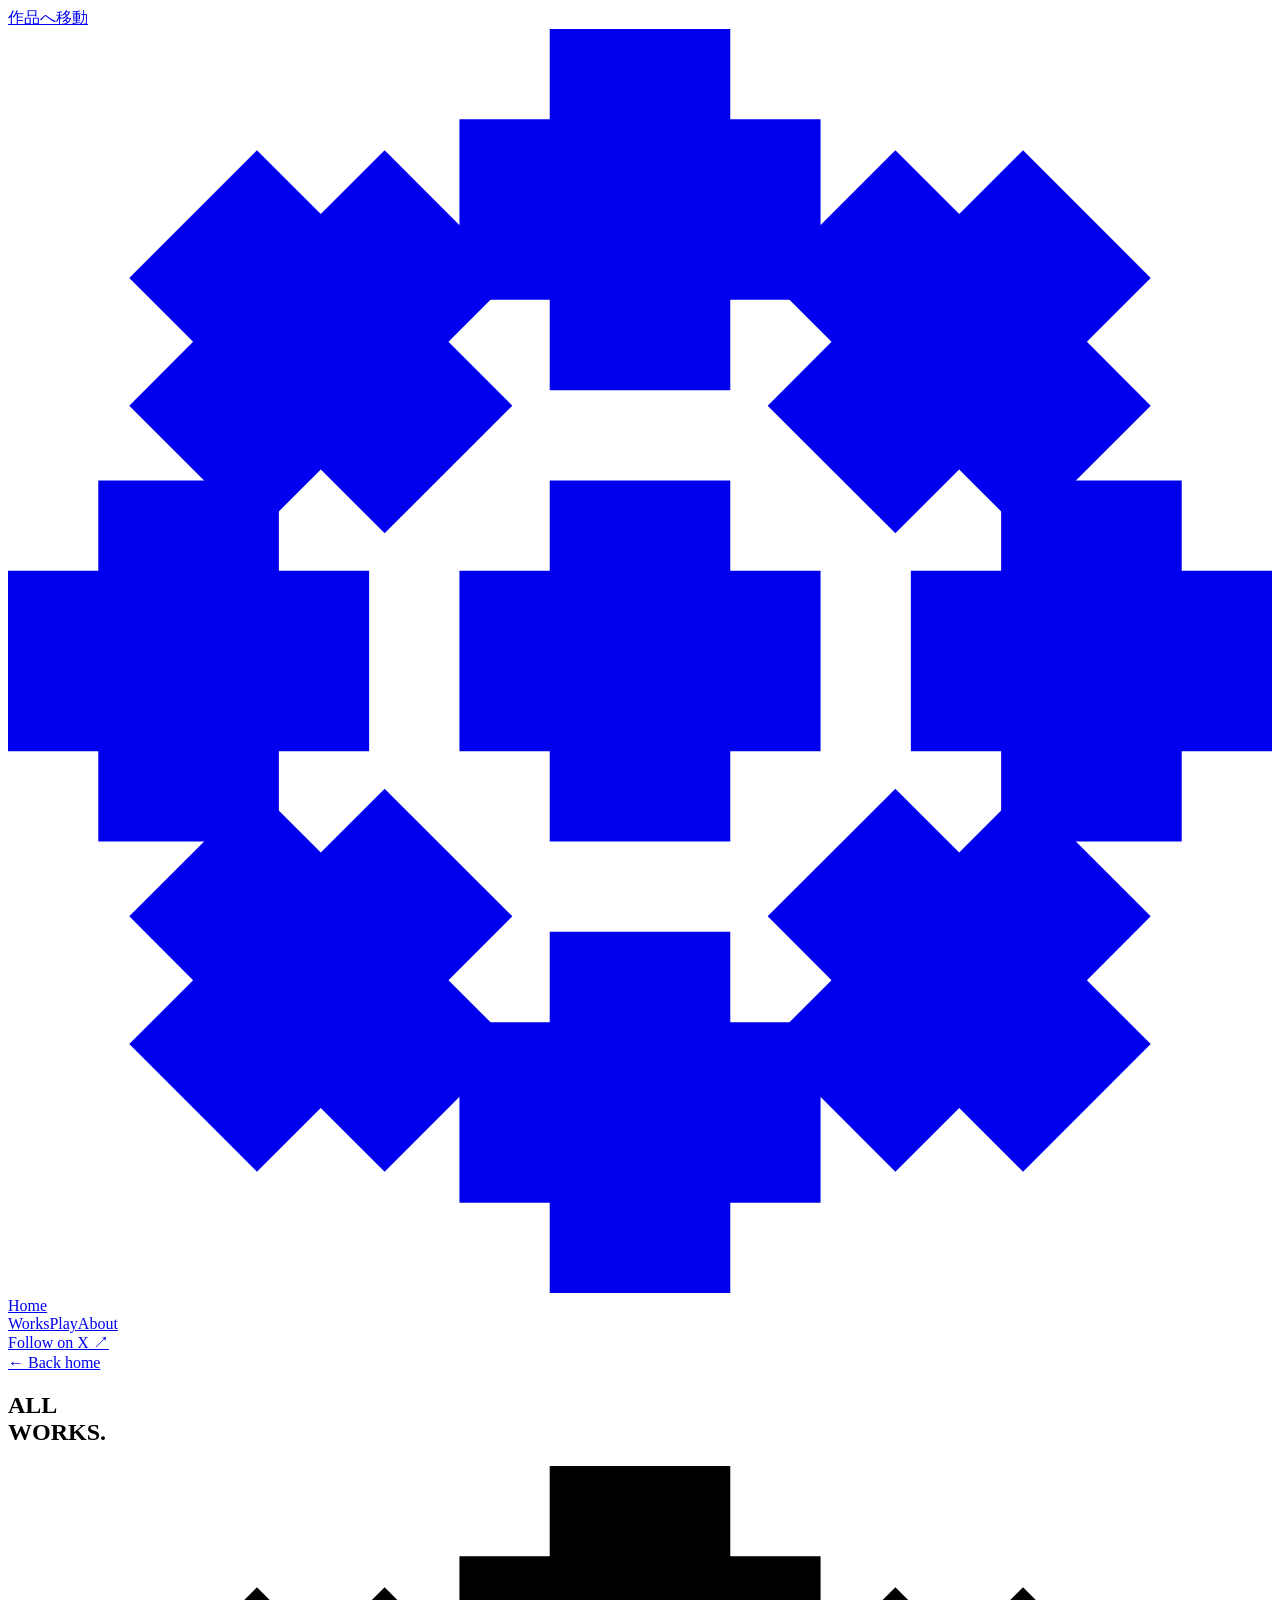
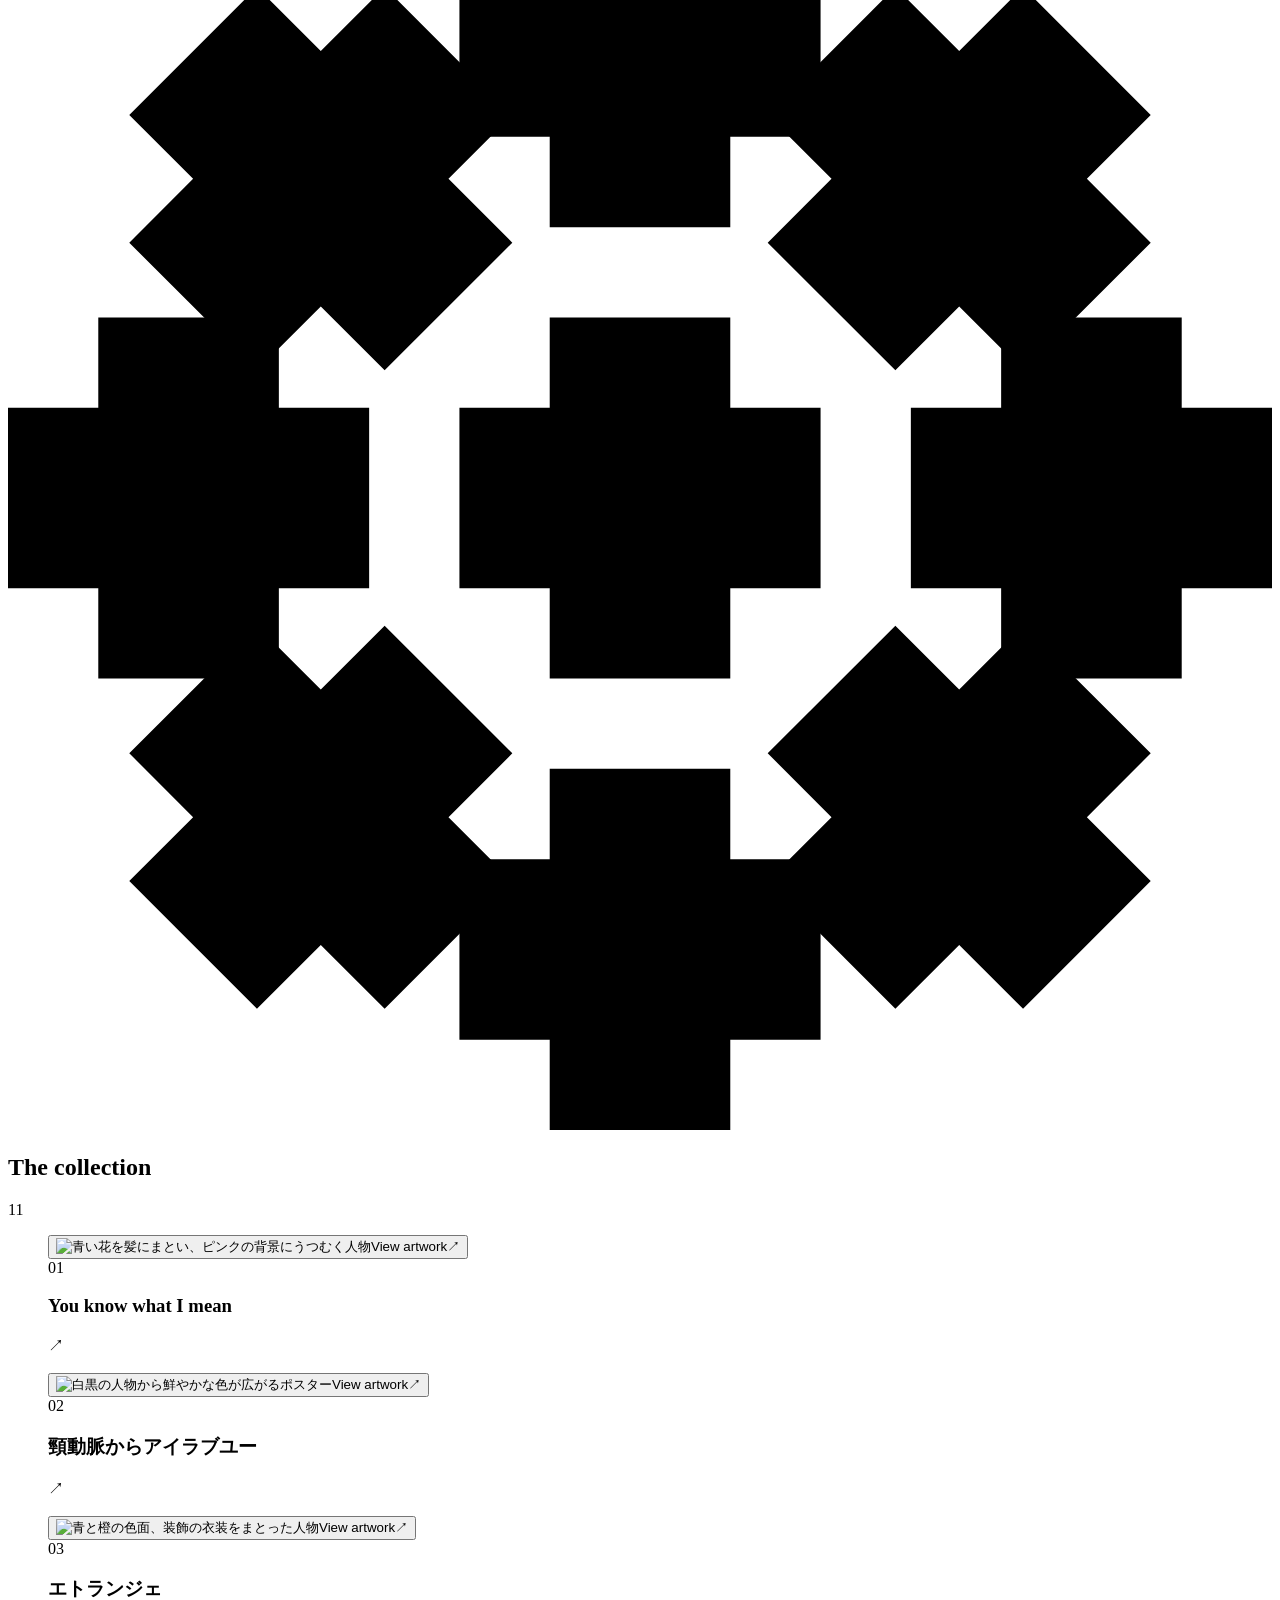
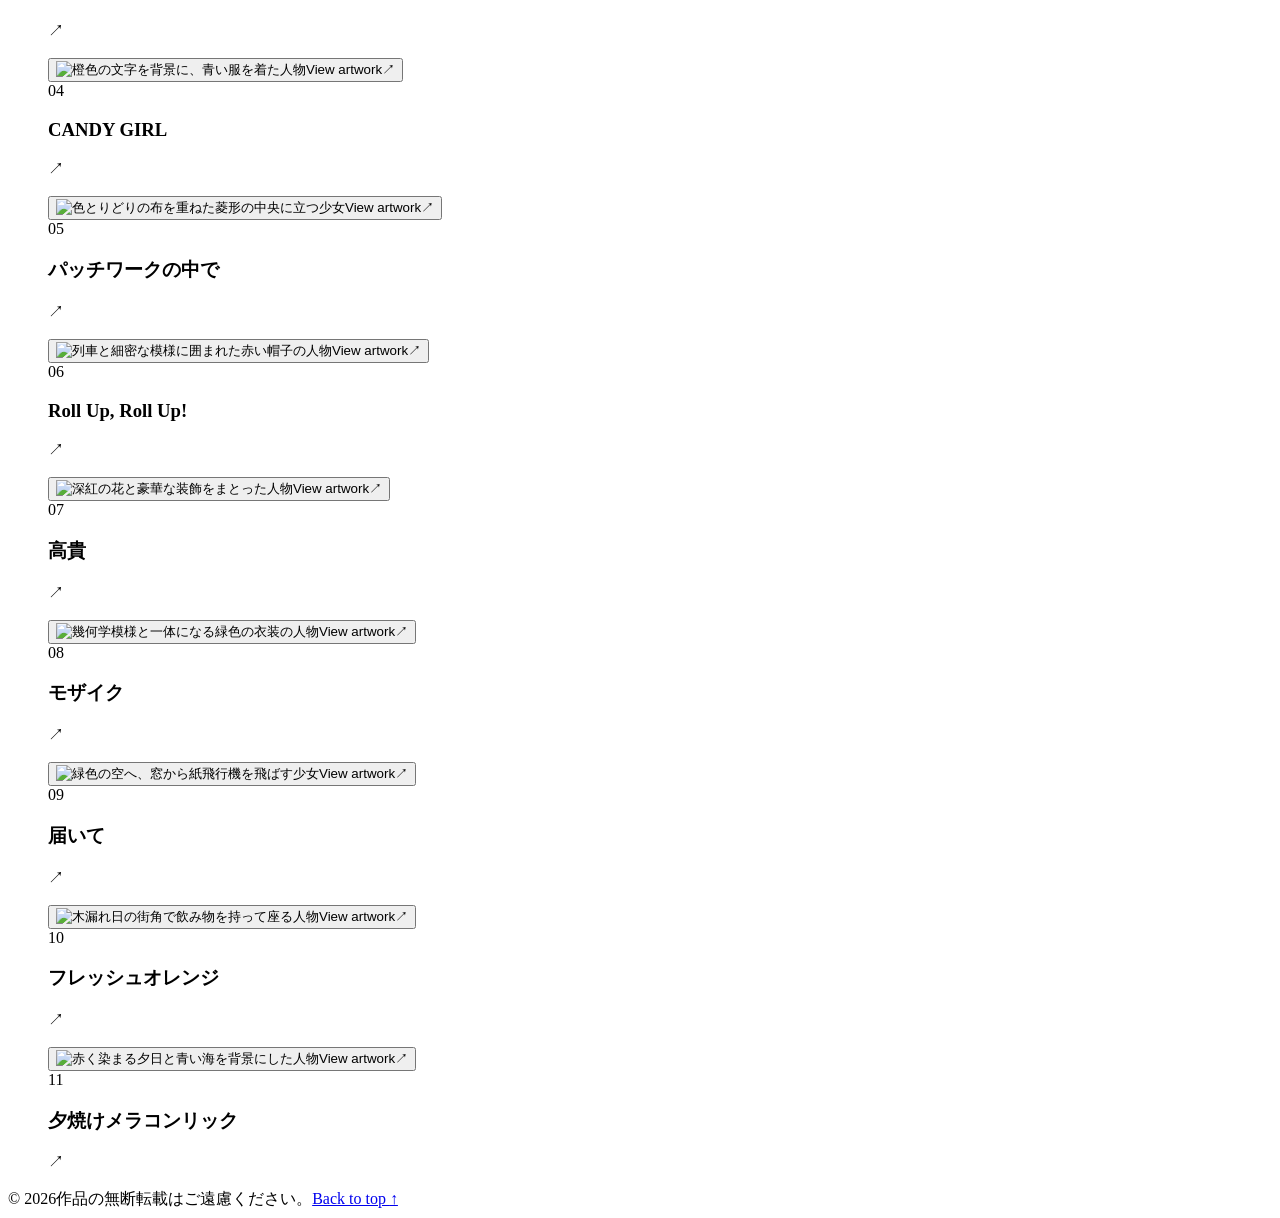
==== commit 71a81ea1: "Update portfolio publication" ====
--- a/works/index.html
+++ b/works/index.html
@@ -1,8 +1,8 @@
-<!doctype html><html lang="ja"><head><meta charset="UTF-8"><meta name="viewport" content="width=device-width,initial-scale=1"><title>すべての作品 | もちごめ</title><meta name="description" content="もちごめのイラストレーション。鮮やかな色に、甘くない表情を。"><link rel="icon" href="/portfolio/favicon.svg">  <script type="module" crossorigin src="/portfolio/assets/index-CvPke3jH.js"></script>
-  <link rel="stylesheet" crossorigin href="/portfolio/assets/index-BMbGaHSt.css">
+<!doctype html><html lang="ja"><head><meta charset="UTF-8"><meta name="viewport" content="width=device-width,initial-scale=1"><title>すべての作品 | もちごめ</title><meta name="description" content="もちごめのイラストレーション。鮮やかな色に、甘くない表情を。"><link rel="icon" href="/portfolio/favicon.svg">  <script type="module" crossorigin src="/portfolio/assets/index-SBI3zATZ.js"></script>
+  <link rel="stylesheet" crossorigin href="/portfolio/assets/index-CJ_oRM0O.css">
 <link rel="canonical" href="https://mochigome329.github.io/portfolio/works/">
 <meta property="og:type" content="website"><meta property="og:locale" content="ja_JP">
 <meta property="og:site_name" content="もちごめ"><meta property="og:title" content="すべての作品 | もちごめ">
 <meta property="og:description" content="色彩と、甘さだけでは終わらない表情。AIアーティスト・もちごめの作品集。"><meta property="og:url" content="https://mochigome329.github.io/portfolio/works/">
 <meta property="og:image" content="https://mochigome329.github.io/portfolio/art/r062.webp"><meta name="twitter:card" content="summary_large_image">
-<meta name="twitter:creator" content="@oIwaaakIo"><meta name="robots" content="index, follow"></head><body><div id="root"><a class="skip" href="#works">作品へ移動</a><header class="header"><a class="home-link" href="/portfolio/" aria-label="ホームへ"><svg class="pixel" viewBox="0 0 7 7" aria-hidden="true"><path fill="currentColor" d="M2 0h3v2h2v3H5v2H2V5H0V2h2z"></path><path class="pixel-center" d="M3 3h1v1H3z"></path></svg><span>Home</span></a><nav aria-label="メインナビゲーション"><a href="/portfolio/works/" aria-current="page" data-active="false">Works</a><a href="/portfolio/#projects" data-active="false">Play</a><a href="/portfolio/#about" data-active="false">About</a></nav><a class="header-social" href="https://x.com/oIwaaakIo" target="_blank" rel="noreferrer">Follow on X <span>↗</span></a></header><main id="top"><section class="archive-intro"><a class="text-link" href="/portfolio/">← Home</a><h1 id="hero-title">ALL WORKS.</h1></section><section class="works-section full-archive" id="works" aria-labelledby="works-title"><div class="section-heading"><h2 id="works-title">The collection</h2><svg class="pixel" viewBox="0 0 7 7" aria-hidden="true"><path fill="currentColor" d="M2 0h3v2h2v3H5v2H2V5H0V2h2z"></path><path class="pixel-center" d="M3 3h1v1H3z"></path></svg></div><div class="art-grid"><figure class="piece"><div class="piece-top"><span class="work-number">01</span><span aria-hidden="true">↗</span></div><div class="piece-image"><button class="artwork" aria-label="You know what I meanを拡大"><img src="/portfolio/art/r062.webp" alt="青い花を髪にまとい、ピンクの背景にうつむく人物" width="928" height="1232" srcSet="/portfolio/art/r062-small.webp 480w, /portfolio/art/r062.webp 928w" sizes="(max-width:700px) 82vw, 40vw" loading="lazy" fetchPriority="auto"/><span class="image-open" aria-hidden="true">View <span>↗</span></span></button></div><figcaption><h3>You know what I mean</h3><span class="caption-rule" aria-hidden="true"></span></figcaption></figure><figure class="piece"><div class="piece-top"><span class="work-number">02</span><span aria-hidden="true">↗</span></div><div class="piece-image"><button class="artwork" aria-label="頸動脈からアイラブユーを拡大"><img src="/portfolio/art/r118.webp" alt="白黒の人物から鮮やかな色が広がるポスター" width="928" height="1232" srcSet="/portfolio/art/r118-small.webp 480w, /portfolio/art/r118.webp 928w" sizes="(max-width:600px) 90vw, 50vw" loading="lazy" fetchPriority="auto"/><span class="image-open" aria-hidden="true">View <span>↗</span></span></button></div><figcaption><h3>頸動脈からアイラブユー</h3><span class="caption-rule" aria-hidden="true"></span></figcaption></figure><figure class="piece"><div class="piece-top"><span class="work-number">03</span><span aria-hidden="true">↗</span></div><div class="piece-image"><button class="artwork" aria-label="エトランジェを拡大"><img src="/portfolio/art/r002.webp" alt="青と橙の色面、装飾の衣装をまとった人物" width="928" height="1232" srcSet="/portfolio/art/r002-small.webp 480w, /portfolio/art/r002.webp 928w" sizes="(max-width:600px) 90vw, 50vw" loading="lazy" fetchPriority="auto"/><span class="image-open" aria-hidden="true">View <span>↗</span></span></button></div><figcaption><h3>エトランジェ</h3><span class="caption-rule" aria-hidden="true"></span></figcaption></figure><figure class="piece"><div class="piece-top"><span class="work-number">04</span><span aria-hidden="true">↗</span></div><div class="piece-image"><button class="artwork" aria-label="CANDY GIRLを拡大"><img src="/portfolio/art/r090.webp" alt="橙色の文字を背景に、青い服を着た人物" width="928" height="1232" srcSet="/portfolio/art/r090-small.webp 480w, /portfolio/art/r090.webp 928w" sizes="(max-width:600px) 90vw, 50vw" loading="lazy" fetchPriority="auto"/><span class="image-open" aria-hidden="true">View <span>↗</span></span></button></div><figcaption><h3>CANDY GIRL</h3><span class="caption-rule" aria-hidden="true"></span></figcaption></figure><figure class="piece"><div class="piece-top"><span class="work-number">05</span><span aria-hidden="true">↗</span></div><div class="piece-image"><button class="artwork" aria-label="パッチワークの中でを拡大"><img src="/portfolio/art/r112.webp" alt="色とりどりの布を重ねた菱形の中央に立つ少女" width="928" height="1232" srcSet="/portfolio/art/r112-small.webp 480w, /portfolio/art/r112.webp 928w" sizes="(max-width:600px) 90vw, 50vw" loading="lazy" fetchPriority="auto"/><span class="image-open" aria-hidden="true">View <span>↗</span></span></button></div><figcaption><h3>パッチワークの中で</h3><span class="caption-rule" aria-hidden="true"></span></figcaption></figure><figure class="piece"><div class="piece-top"><span class="work-number">06</span><span aria-hidden="true">↗</span></div><div class="piece-image"><button class="artwork" aria-label="Roll Up, Roll Up!を拡大"><img src="/portfolio/art/r019.webp" alt="列車と細密な模様に囲まれた赤い帽子の人物" width="928" height="1232" srcSet="/portfolio/art/r019-small.webp 480w, /portfolio/art/r019.webp 928w" sizes="(max-width:600px) 90vw, 50vw" loading="lazy" fetchPriority="auto"/><span class="image-open" aria-hidden="true">View <span>↗</span></span></button></div><figcaption><h3>Roll Up, Roll Up!</h3><span class="caption-rule" aria-hidden="true"></span></figcaption></figure><figure class="piece"><div class="piece-top"><span class="work-number">07</span><span aria-hidden="true">↗</span></div><div class="piece-image"><button class="artwork" aria-label="高貴を拡大"><img src="/portfolio/art/r065.webp" alt="深紅の花と豪華な装飾をまとった人物" width="928" height="1232" srcSet="/portfolio/art/r065-small.webp 480w, /portfolio/art/r065.webp 928w" sizes="(max-width:600px) 90vw, 50vw" loading="lazy" fetchPriority="auto"/><span class="image-open" aria-hidden="true">View <span>↗</span></span></button></div><figcaption><h3>高貴</h3><span class="caption-rule" aria-hidden="true"></span></figcaption></figure><figure class="piece"><div class="piece-top"><span class="work-number">08</span><span aria-hidden="true">↗</span></div><div class="piece-image"><button class="artwork" aria-label="モザイクを拡大"><img src="/portfolio/art/r025.webp" alt="幾何学模様と一体になる緑色の衣装の人物" width="928" height="1232" srcSet="/portfolio/art/r025-small.webp 480w, /portfolio/art/r025.webp 928w" sizes="(max-width:600px) 90vw, 50vw" loading="lazy" fetchPriority="auto"/><span class="image-open" aria-hidden="true">View <span>↗</span></span></button></div><figcaption><h3>モザイク</h3><span class="caption-rule" aria-hidden="true"></span></figcaption></figure><figure class="piece"><div class="piece-top"><span class="work-number">09</span><span aria-hidden="true">↗</span></div><div class="piece-image"><button class="artwork" aria-label="届いてを拡大"><img src="/portfolio/art/r033.webp" alt="緑色の空へ、窓から紙飛行機を飛ばす少女" width="928" height="1232" srcSet="/portfolio/art/r033-small.webp 480w, /portfolio/art/r033.webp 928w" sizes="(max-width:600px) 90vw, 50vw" loading="lazy" fetchPriority="auto"/><span class="image-open" aria-hidden="true">View <span>↗</span></span></button></div><figcaption><h3>届いて</h3><span class="caption-rule" aria-hidden="true"></span></figcaption></figure><figure class="piece"><div class="piece-top"><span class="work-number">10</span><span aria-hidden="true">↗</span></div><div class="piece-image"><button class="artwork" aria-label="フレッシュオレンジを拡大"><img src="/portfolio/art/r071.webp" alt="木漏れ日の街角で飲み物を持って座る人物" width="928" height="1232" srcSet="/portfolio/art/r071-small.webp 480w, /portfolio/art/r071.webp 928w" sizes="(max-width:600px) 90vw, 50vw" loading="lazy" fetchPriority="auto"/><span class="image-open" aria-hidden="true">View <span>↗</span></span></button></div><figcaption><h3>フレッシュオレンジ</h3><span class="caption-rule" aria-hidden="true"></span></figcaption></figure><figure class="piece"><div class="piece-top"><span class="work-number">11</span><span aria-hidden="true">↗</span></div><div class="piece-image"><button class="artwork" aria-label="夕焼けメラコンリックを拡大"><img src="/portfolio/art/r139.webp" alt="赤く染まる夕日と青い海を背景にした人物" width="1024" height="1024" srcSet="/portfolio/art/r139-small.webp 480w, /portfolio/art/r139.webp 1024w" sizes="(max-width:600px) 90vw, 50vw" loading="lazy" fetchPriority="auto"/><span class="image-open" aria-hidden="true">View <span>↗</span></span></button></div><figcaption><h3>夕焼けメラコンリック</h3><span class="caption-rule" aria-hidden="true"></span></figcaption></figure></div><div class="archive-action"></div></section></main><footer><svg class="pixel" viewBox="0 0 7 7" aria-hidden="true"><path fill="currentColor" d="M2 0h3v2h2v3H5v2H2V5H0V2h2z"></path><path class="pixel-center" d="M3 3h1v1H3z"></path></svg><span>© 2026</span><span class="copyright-note">作品の無断転載はご遠慮ください。</span><a class="text-link" href="#top">Back to top ↑</a></footer></div></body></html>+<meta name="twitter:creator" content="@oIwaaakIo"><meta name="robots" content="index, follow"></head><body><div id="root"><a class="skip" href="#works">作品へ移動</a><header class="header"><a class="home-link" href="/portfolio/" aria-label="もちごめのホームへ"><svg class="pixel-bloom " viewBox="0 0 21 21" fill="currentColor" aria-hidden="true"><g transform="rotate(0 10.5 10.5)"><path class="bloom-petal" style="--petal:0" d="M9 0h3v1.5h1.5v3H12V6H9V4.5H7.5v-3H9z"></path></g><g transform="rotate(45 10.5 10.5)"><path class="bloom-petal" style="--petal:1" d="M9 0h3v1.5h1.5v3H12V6H9V4.5H7.5v-3H9z"></path></g><g transform="rotate(90 10.5 10.5)"><path class="bloom-petal" style="--petal:2" d="M9 0h3v1.5h1.5v3H12V6H9V4.5H7.5v-3H9z"></path></g><g transform="rotate(135 10.5 10.5)"><path class="bloom-petal" style="--petal:3" d="M9 0h3v1.5h1.5v3H12V6H9V4.5H7.5v-3H9z"></path></g><g transform="rotate(180 10.5 10.5)"><path class="bloom-petal" style="--petal:4" d="M9 0h3v1.5h1.5v3H12V6H9V4.5H7.5v-3H9z"></path></g><g transform="rotate(225 10.5 10.5)"><path class="bloom-petal" style="--petal:5" d="M9 0h3v1.5h1.5v3H12V6H9V4.5H7.5v-3H9z"></path></g><g transform="rotate(270 10.5 10.5)"><path class="bloom-petal" style="--petal:6" d="M9 0h3v1.5h1.5v3H12V6H9V4.5H7.5v-3H9z"></path></g><g transform="rotate(315 10.5 10.5)"><path class="bloom-petal" style="--petal:7" d="M9 0h3v1.5h1.5v3H12V6H9V4.5H7.5v-3H9z"></path></g><path class="bloom-heart" d="M9 7.5h3V9h1.5v3H12v1.5H9V12H7.5V9H9z"></path></svg><span>Home</span></a><nav aria-label="メインナビゲーション"><a href="/portfolio/works/" aria-current="page" data-active="false">Works</a><a href="/portfolio/#projects" data-active="false">Play</a><a href="/portfolio/#about" data-active="false">About</a></nav><a class="header-social" href="https://x.com/oIwaaakIo" target="_blank" rel="noreferrer">Follow on X <span aria-hidden="true">↗</span></a></header><main id="top"><section class="archive-intro page-inset"><a class="text-link" href="/portfolio/">← Back home</a><div class="archive-title"><h1 id="hero-title">ALL<br/>WORKS<span>.</span></h1><svg class="pixel-bloom " viewBox="0 0 21 21" fill="currentColor" aria-hidden="true"><g transform="rotate(0 10.5 10.5)"><path class="bloom-petal" style="--petal:0" d="M9 0h3v1.5h1.5v3H12V6H9V4.5H7.5v-3H9z"></path></g><g transform="rotate(45 10.5 10.5)"><path class="bloom-petal" style="--petal:1" d="M9 0h3v1.5h1.5v3H12V6H9V4.5H7.5v-3H9z"></path></g><g transform="rotate(90 10.5 10.5)"><path class="bloom-petal" style="--petal:2" d="M9 0h3v1.5h1.5v3H12V6H9V4.5H7.5v-3H9z"></path></g><g transform="rotate(135 10.5 10.5)"><path class="bloom-petal" style="--petal:3" d="M9 0h3v1.5h1.5v3H12V6H9V4.5H7.5v-3H9z"></path></g><g transform="rotate(180 10.5 10.5)"><path class="bloom-petal" style="--petal:4" d="M9 0h3v1.5h1.5v3H12V6H9V4.5H7.5v-3H9z"></path></g><g transform="rotate(225 10.5 10.5)"><path class="bloom-petal" style="--petal:5" d="M9 0h3v1.5h1.5v3H12V6H9V4.5H7.5v-3H9z"></path></g><g transform="rotate(270 10.5 10.5)"><path class="bloom-petal" style="--petal:6" d="M9 0h3v1.5h1.5v3H12V6H9V4.5H7.5v-3H9z"></path></g><g transform="rotate(315 10.5 10.5)"><path class="bloom-petal" style="--petal:7" d="M9 0h3v1.5h1.5v3H12V6H9V4.5H7.5v-3H9z"></path></g><path class="bloom-heart" d="M9 7.5h3V9h1.5v3H12v1.5H9V12H7.5V9H9z"></path></svg></div></section><section class="works-section page-inset full-archive" id="works" aria-labelledby="works-title"><div class="section-heading"><h2 id="works-title">The collection</h2><span class="section-rule" aria-hidden="true"></span><span class="section-index" aria-hidden="true">11</span></div><div class="art-grid"><figure class="piece"><div class="piece-image"><button class="artwork" aria-label="You know what I meanを拡大"><img src="/portfolio/art/r062.webp" alt="青い花を髪にまとい、ピンクの背景にうつむく人物" width="928" height="1232" srcSet="/portfolio/art/r062-small.webp 480w, /portfolio/art/r062.webp 928w" sizes="(max-width: 700px) 92vw, (max-width: 1000px) 45vw, 30vw" loading="lazy" fetchPriority="auto"/><span class="image-open" aria-hidden="true"><span>View artwork</span><span>↗</span></span></button></div><figcaption><span class="work-number">01</span><h3>You know what I mean</h3><span class="caption-arrow" aria-hidden="true">↗</span></figcaption></figure><figure class="piece"><div class="piece-image"><button class="artwork" aria-label="頸動脈からアイラブユーを拡大"><img src="/portfolio/art/r118.webp" alt="白黒の人物から鮮やかな色が広がるポスター" width="928" height="1232" srcSet="/portfolio/art/r118-small.webp 480w, /portfolio/art/r118.webp 928w" sizes="(max-width: 700px) 92vw, (max-width: 1000px) 45vw, 30vw" loading="lazy" fetchPriority="auto"/><span class="image-open" aria-hidden="true"><span>View artwork</span><span>↗</span></span></button></div><figcaption><span class="work-number">02</span><h3>頸動脈からアイラブユー</h3><span class="caption-arrow" aria-hidden="true">↗</span></figcaption></figure><figure class="piece"><div class="piece-image"><button class="artwork" aria-label="エトランジェを拡大"><img src="/portfolio/art/r002.webp" alt="青と橙の色面、装飾の衣装をまとった人物" width="928" height="1232" srcSet="/portfolio/art/r002-small.webp 480w, /portfolio/art/r002.webp 928w" sizes="(max-width: 700px) 92vw, (max-width: 1000px) 45vw, 30vw" loading="lazy" fetchPriority="auto"/><span class="image-open" aria-hidden="true"><span>View artwork</span><span>↗</span></span></button></div><figcaption><span class="work-number">03</span><h3>エトランジェ</h3><span class="caption-arrow" aria-hidden="true">↗</span></figcaption></figure><figure class="piece"><div class="piece-image"><button class="artwork" aria-label="CANDY GIRLを拡大"><img src="/portfolio/art/r090.webp" alt="橙色の文字を背景に、青い服を着た人物" width="928" height="1232" srcSet="/portfolio/art/r090-small.webp 480w, /portfolio/art/r090.webp 928w" sizes="(max-width: 700px) 92vw, (max-width: 1000px) 45vw, 30vw" loading="lazy" fetchPriority="auto"/><span class="image-open" aria-hidden="true"><span>View artwork</span><span>↗</span></span></button></div><figcaption><span class="work-number">04</span><h3>CANDY GIRL</h3><span class="caption-arrow" aria-hidden="true">↗</span></figcaption></figure><figure class="piece"><div class="piece-image"><button class="artwork" aria-label="パッチワークの中でを拡大"><img src="/portfolio/art/r112.webp" alt="色とりどりの布を重ねた菱形の中央に立つ少女" width="928" height="1232" srcSet="/portfolio/art/r112-small.webp 480w, /portfolio/art/r112.webp 928w" sizes="(max-width: 700px) 92vw, (max-width: 1000px) 45vw, 30vw" loading="lazy" fetchPriority="auto"/><span class="image-open" aria-hidden="true"><span>View artwork</span><span>↗</span></span></button></div><figcaption><span class="work-number">05</span><h3>パッチワークの中で</h3><span class="caption-arrow" aria-hidden="true">↗</span></figcaption></figure><figure class="piece"><div class="piece-image"><button class="artwork" aria-label="Roll Up, Roll Up!を拡大"><img src="/portfolio/art/r019.webp" alt="列車と細密な模様に囲まれた赤い帽子の人物" width="928" height="1232" srcSet="/portfolio/art/r019-small.webp 480w, /portfolio/art/r019.webp 928w" sizes="(max-width: 700px) 92vw, (max-width: 1000px) 45vw, 30vw" loading="lazy" fetchPriority="auto"/><span class="image-open" aria-hidden="true"><span>View artwork</span><span>↗</span></span></button></div><figcaption><span class="work-number">06</span><h3>Roll Up, Roll Up!</h3><span class="caption-arrow" aria-hidden="true">↗</span></figcaption></figure><figure class="piece"><div class="piece-image"><button class="artwork" aria-label="高貴を拡大"><img src="/portfolio/art/r065.webp" alt="深紅の花と豪華な装飾をまとった人物" width="928" height="1232" srcSet="/portfolio/art/r065-small.webp 480w, /portfolio/art/r065.webp 928w" sizes="(max-width: 700px) 92vw, (max-width: 1000px) 45vw, 30vw" loading="lazy" fetchPriority="auto"/><span class="image-open" aria-hidden="true"><span>View artwork</span><span>↗</span></span></button></div><figcaption><span class="work-number">07</span><h3>高貴</h3><span class="caption-arrow" aria-hidden="true">↗</span></figcaption></figure><figure class="piece"><div class="piece-image"><button class="artwork" aria-label="モザイクを拡大"><img src="/portfolio/art/r025.webp" alt="幾何学模様と一体になる緑色の衣装の人物" width="928" height="1232" srcSet="/portfolio/art/r025-small.webp 480w, /portfolio/art/r025.webp 928w" sizes="(max-width: 700px) 92vw, (max-width: 1000px) 45vw, 30vw" loading="lazy" fetchPriority="auto"/><span class="image-open" aria-hidden="true"><span>View artwork</span><span>↗</span></span></button></div><figcaption><span class="work-number">08</span><h3>モザイク</h3><span class="caption-arrow" aria-hidden="true">↗</span></figcaption></figure><figure class="piece"><div class="piece-image"><button class="artwork" aria-label="届いてを拡大"><img src="/portfolio/art/r033.webp" alt="緑色の空へ、窓から紙飛行機を飛ばす少女" width="928" height="1232" srcSet="/portfolio/art/r033-small.webp 480w, /portfolio/art/r033.webp 928w" sizes="(max-width: 700px) 92vw, (max-width: 1000px) 45vw, 30vw" loading="lazy" fetchPriority="auto"/><span class="image-open" aria-hidden="true"><span>View artwork</span><span>↗</span></span></button></div><figcaption><span class="work-number">09</span><h3>届いて</h3><span class="caption-arrow" aria-hidden="true">↗</span></figcaption></figure><figure class="piece"><div class="piece-image"><button class="artwork" aria-label="フレッシュオレンジを拡大"><img src="/portfolio/art/r071.webp" alt="木漏れ日の街角で飲み物を持って座る人物" width="928" height="1232" srcSet="/portfolio/art/r071-small.webp 480w, /portfolio/art/r071.webp 928w" sizes="(max-width: 700px) 92vw, (max-width: 1000px) 45vw, 30vw" loading="lazy" fetchPriority="auto"/><span class="image-open" aria-hidden="true"><span>View artwork</span><span>↗</span></span></button></div><figcaption><span class="work-number">10</span><h3>フレッシュオレンジ</h3><span class="caption-arrow" aria-hidden="true">↗</span></figcaption></figure><figure class="piece"><div class="piece-image"><button class="artwork" aria-label="夕焼けメラコンリックを拡大"><img src="/portfolio/art/r139.webp" alt="赤く染まる夕日と青い海を背景にした人物" width="1024" height="1024" srcSet="/portfolio/art/r139-small.webp 480w, /portfolio/art/r139.webp 1024w" sizes="(max-width: 700px) 92vw, (max-width: 1000px) 45vw, 30vw" loading="lazy" fetchPriority="auto"/><span class="image-open" aria-hidden="true"><span>View artwork</span><span>↗</span></span></button></div><figcaption><span class="work-number">11</span><h3>夕焼けメラコンリック</h3><span class="caption-arrow" aria-hidden="true">↗</span></figcaption></figure></div><div class="archive-action"></div></section></main><footer class="page-inset"><span>© 2026</span><span class="copyright-note">作品の無断転載はご遠慮ください。</span><a class="text-link" href="#top">Back to top <span aria-hidden="true">↑</span></a></footer></div></body></html>
